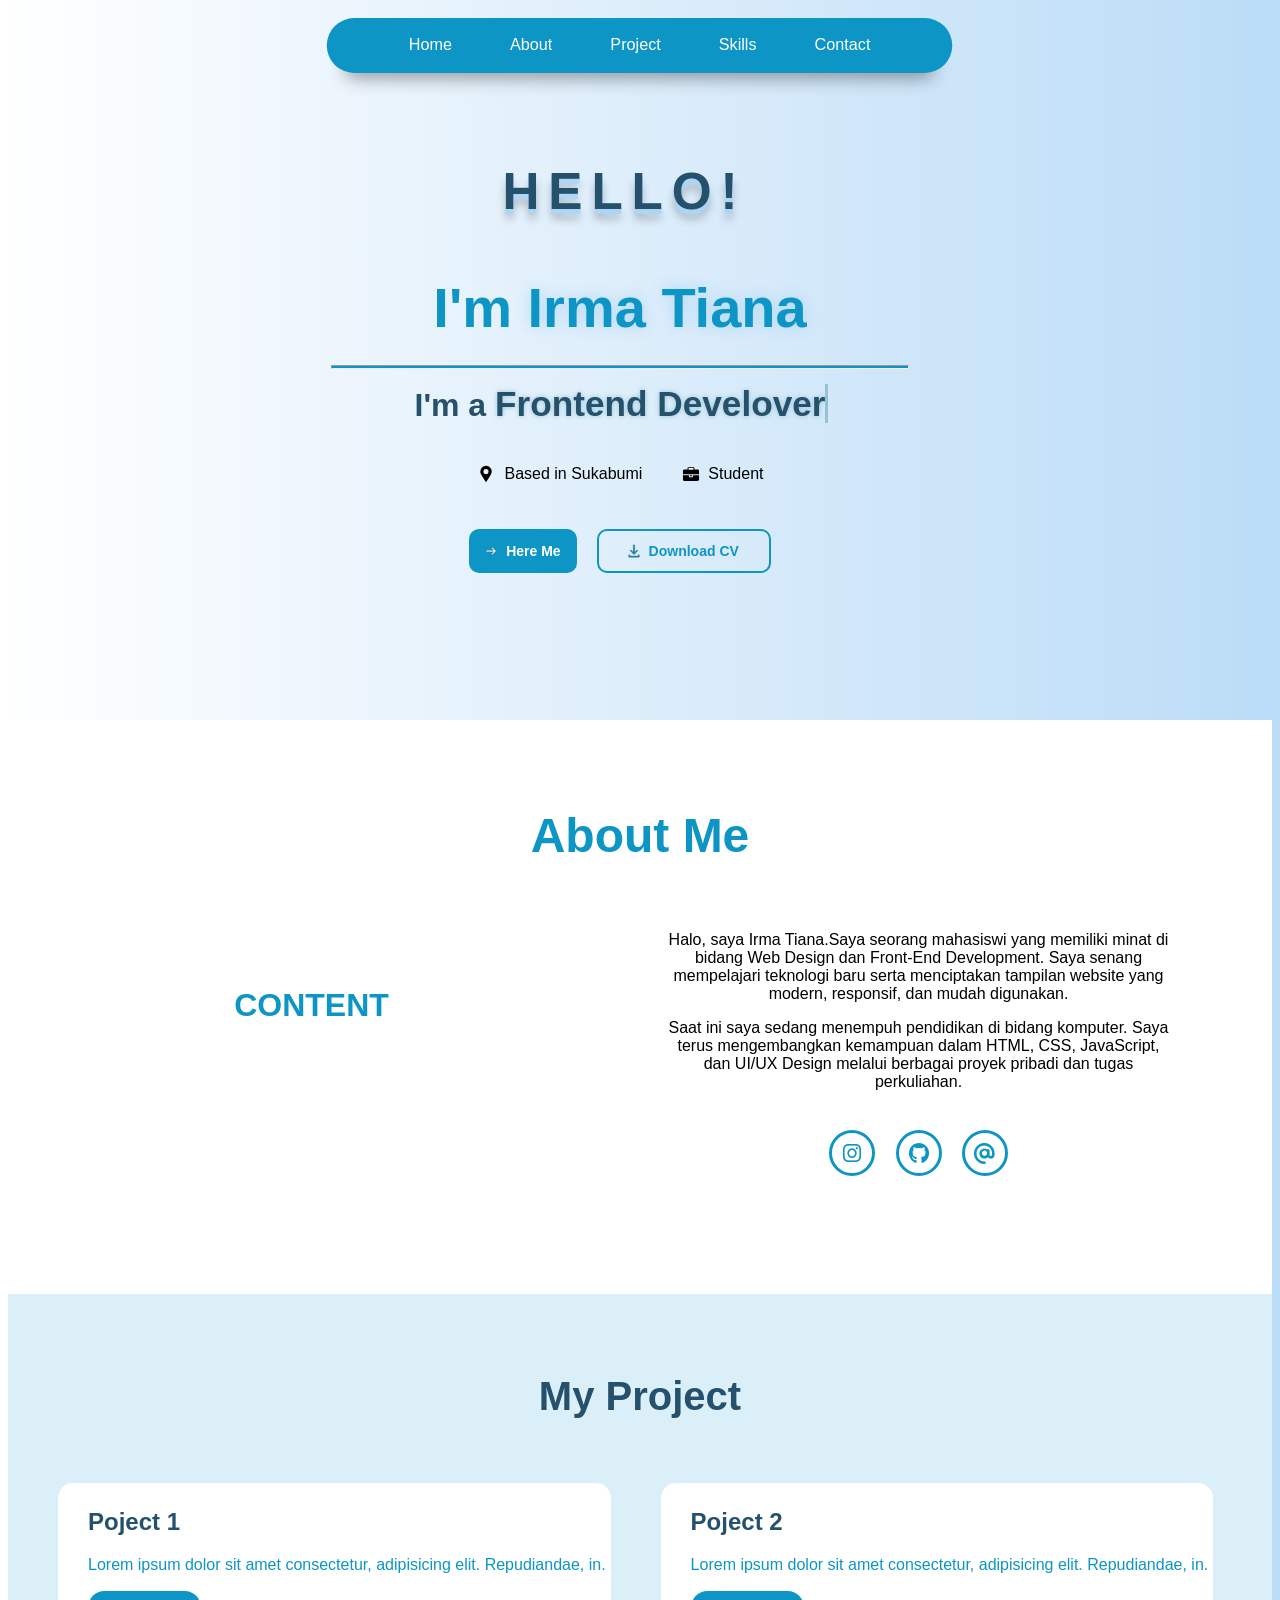
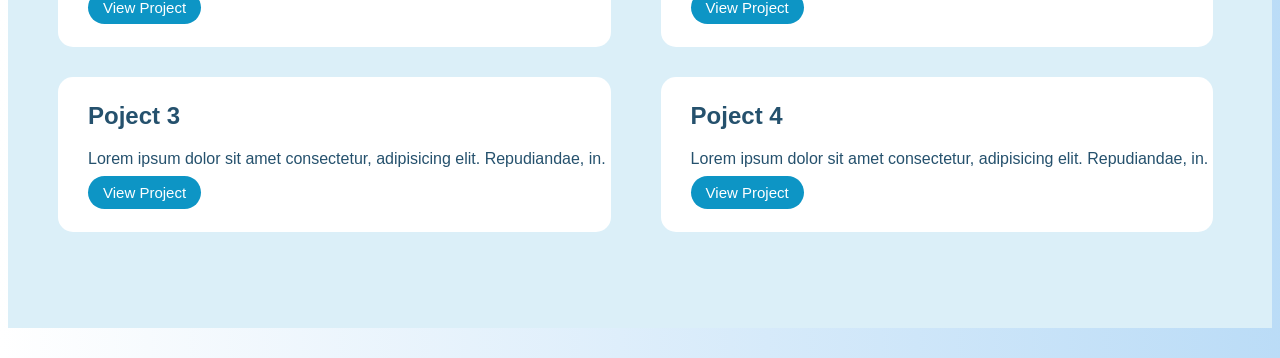
==== index.html @ cfc3dd87 "blue-color" ====
<!DOCTYPE html>
<html lang="en">
<head>
    <meta charset="UTF-8">
    <meta name="viewport" content="width=device-width, initial-scale=1.0">
    <title>Portofolio</title>
    <link rel="stylesheet" href="css/style.css">
    <link rel="stylesheet" href="css/about.css">
    <link rel="stylesheet" href="css/project.css">
    <link rel="stylesheet" href="https://cdnjs.cloudflare.com/ajax/libs/font-awesome/6.5.2/css/all.min.css">
    <meta name="viewport" content="width=device-width, initial-scale=1.0">
</head>
<body>

<div>
    <div class="navbar">
        <nav>
            <ul>
                <li><a class="nav-link active" href="index.html">Home</a></li>
                <li><a class="nav-link" href="pages/about.html">About</a></li>
                <li><a Class="nav-link" href="pages/projrct.html">Project</a></li>
                <li><a Class="nav-link" href="pages/service.html">Skills</a></li>
                <li><a Class="nav-link" href="pages/contact.html">Contact</a></li>
            </ul>
        </nav>
    </div>

    <div class="content-home">
         <div class="text">
            <h1 class="animation">
                <span>H</span>
                <span>E</span>
                <span>L</span>
                <span>L</span>
                <span>O</span>
                <span>!</span>
            </h1>
            <div class="isi">
                <h1 class="name"> I'm <span>Irma Tiana</span></h1>
                <hr style="width: 47%; color: #0D95C5; padding-top: 2px; background: #0D95C5;">
                <div class="type-animasi">I'm a <span></span></div>
             </div>
            <div class="prgf">
                <div class="text-1">
                    <img src="assets/icons/lokasi.svg" alt="lokasi" width="20px"><p>Based in Sukabumi</p>
                 </div>
                <div class="text-2">
                    <img src="assets/icons/koper.svg" alt="koper" width="18"><p>Student</p>
                </div>
            </div>
            <div class="about">
                <div class="here-me">
                    <a class="link-here" href=""><svg id="Layer_2" data-name="Layer 2" xmlns="http://www.w3.org/2000/svg" viewBox="0 0 24 24" width="20" height="20"><path d="M12.84,8.82l2.33,2.33H6.77a.6.6,0,0,0-.6.61v.48a.6.6,0,0,0,.6.61h8.4l-2.33,2.33a.75.75,0,0,0,0,1.06h0a.75.75,0,0,0,1.06,0l3.71-3.71a.75.75,0,0,0,0-1.06L13.9,7.76a.75.75,0,0,0-1.06,0h0A.75.75,0,0,0,12.84,8.82Z" stroke="#000" stroke-miterlimit="10" stroke-width="0.25" fill="#FFFFFF"/></svg><a class="nav-link" href="pages/hereme.html"><b>Here Me</b></a></a>
                 </div>
                <div class="download">
                    <a class="link-cv" href=""><svg id="Layer_2" data-name="Layer 2" xmlns="http://www.w3.org/2000/svg" viewBox="0 0 24 24" width="20"><path d="M17,16.5v1.17a.29.29,0,0,1-.28.28H7.33a.29.29,0,0,1-.28-.28V16.5H6.28a.71.71,0,0,0-.71.71v1.33a1.08,1.08,0,0,0,1.08,1.08h10.7a1.08,1.08,0,0,0,1.08-1.08V17.21a.71.71,0,0,0-.71-.71Z" stroke="#000" stroke-miterlimit="10" stroke-width="0.25" fill="#0D95C5"/><path d="M15.18,11.05l-2.33,2.33V5a.6.6,0,0,0-.61-.6h-.48a.6.6,0,0,0-.61.6v8.4L8.82,11.05a.75.75,0,0,0-1.06,0h0a.75.75,0,0,0,0,1.06l3.71,3.71a.75.75,0,0,0,1.06,0l3.71-3.71a.75.75,0,0,0,0-1.06h0A.75.75,0,0,0,15.18,11.05Z" stroke="#000" stroke-miterlimit="10" stroke-width="0.25" fill="#0D95C5" /></svg><b>Download CV</b></a>
                </div>
            </div>
            <!-- <hr> -->
        </div>
        <div class="page-foto">
            <!-- <img src="#" alt="foto" width="64%"> -->
        </div>
    </div>

    <!-- ABOUT -->
    <div class="bg-about">
      <h1 class="about-title">About Me</h1>

    <div class="about-content">
        <div class="text-left">
           <h1>CONTENT</h1>
        </div>

    <div class="text-right">
        <div class="about-isi">
            <p class="p1">Halo, saya Irma Tiana.Saya seorang mahasiswi yang memiliki minat di bidang Web Design dan Front-End Development. Saya senang mempelajari teknologi baru serta menciptakan tampilan website yang modern, responsif, dan mudah digunakan.</p>
            <p class="p2">Saat ini saya sedang menempuh pendidikan di bidang komputer. Saya terus mengembangkan kemampuan dalam HTML, CSS, JavaScript, dan UI/UX Design melalui berbagai proyek pribadi dan tugas perkuliahan.</p>
        </div>
        <div class="social-links">
            <div class="social">
                <a href="https://www.instagram.com/irmtyan/"><i class="fa-brands fa-instagram"></i></a>
                <a href="https://github.com/Irmtyan"><i class="fa-brands fa-github"></i></a>
                <a href="#"><i class="fa-solid fa-at"></i></a>
            </div>
            </div>
        </div>
    </div>

    <!-- PROJECT -->

    <div class="bg-project">
        <div>
            <h1 class="project-title">My Project</h1>

            <div class="project-card1">
                <div class="card-proj1">
                    <h2 class="h2-1">Poject 1</h2>
                    <p>Lorem ipsum dolor sit amet consectetur, adipisicing elit. Repudiandae, in.</p>
                    <a class="view-proj" href="#" >View Project</a>
                </div>
                <div class="card-proj2">
                    <h2 class="h2-2">Poject 2</h2>
                    <p>Lorem ipsum dolor sit amet consectetur, adipisicing elit. Repudiandae, in.</p>
                    <a class="view-proj" href="#" >View Project</a>
                </div>
            </div>

            <div class="project-card2">
                <div class="card-proj3">
                    <h2 class="h2-2">Poject 3</h2>
                    <p>Lorem ipsum dolor sit amet consectetur, adipisicing elit. Repudiandae, in.</p>
                    <a class="view-proj" href="#" >View Project</a>
                </div>
                <div>
                <div class="card-proj4">
                    <h2 class="h2-2">Poject 4</h2>
                    <p>Lorem ipsum dolor sit amet consectetur, adipisicing elit. Repudiandae, in.</p>
                    <a class="view-proj" href="#" >View Project</a>
                </div>
            </div>

        </div>

    </div>
</div>
</body>
</html>
---- css/style.css ----
:root {
    --body-white: #FFFFFF;
    --body-blue : #DBEFF8;
    --primary-color:#0D95C5;
    --title: #25516d;
    --text-brown: rgb(173, 213, 245);
}

body {
    background: linear-gradient(to right, rgb(255,255,255), rgb(173, 213, 245));
    /* background: var(--body-white); */
    background-size: 120% 120%;
    font-family: 'Poppins', sans-serif;
}

.navbar {
    width: 100%;
    margin-top: 15px;
    display: flex;
    align-items: center;
    justify-content: center;
}

nav {
    width: 55%;
    background: var(--primary-color);
    border-radius: 50px;
    transform: scale(0.9);
    text-align: center;
    box-shadow: 0 25px 20px -20px rgba(0, 0, 0, 0.4);
}

nav ul {
    margin: 0;
    padding: 0;
}

nav ul li {
    list-style: none;
    display: inline-block;
    padding: 10px 20px;
    margin: 10px;
    font-size: 18px;
    font-weight: 500;
    color: var(--body-white);
    cursor: pointer;
    position: relative;
    z-index: 2;
    transition: color 0.5s;
}

nav ul li::after {
    content: '';
    background: rgb(150, 195, 212);
    width: 100%;
    height: 100%;
    border-radius: 30px;
    position: absolute;
    top: 100%;
    left: 50%;
    transform: translate(-50%, -50%);
    z-index: -1;
    opacity: 0;
    transition: top 0.5s, opacity 0.5s;
}

nav ul li:hover {
    color: var(--text-brown);
}

nav ul li:hover::after {
    top: 50%;
    opacity: 1;
}

.nav-link {
    color: var(--body-white);
    text-decoration: none;

}

/* BAGIAN TEXT */

.content-home { 
    display: flex;

}

.text {
    /* border-style: solid;
    border-color: blue; */
    margin-top: 65px;
    width: 100%;
    padding-right: 40px;
    text-align: center;
}



/* Animation HALLO */

.animation span {
    position: relative;
    font-family: "Lato", sans-serif;
    display: inline-block;
    color: var(--title);
    font-size: 3.2rem;
    padding-bottom: 2rem;
    text-shadow: 0 1px 0 rgb(173, 213, 245) ,0 2px 0 rgb(173, 213, 245), 0 3px 0 rgb(173, 213, 245), 0 4px 0 rgb(173, 213, 245), 0 5px 0 rgb(173, 213, 245), 0 6px 0 transparent, 0 7px 0 transparent, 0 8px 0 transparent, 0 10px 8px rgba(0,0,0,.25);
    animation: bounce 0.4s ease infinite alternate;
}

.animation span:nth-child(2) {
    animation-delay: 0.1s;
}

.animation span:nth-child(3) {
    animation-delay: 0.2s;
}

.animation span:nth-child(4) {
    animation-delay: 0.3s;
}

.animation span:nth-child(5) {
    animation-delay: 0.4s;
}

.animation span:nth-child(6) {
    animation-delay: 0.5s;
}


@keyframes bounce {
    100% {
        text-shadow:  0 1px 0 #DBEFF8, 0 2px 0 #DBEFF8, 0 3px 0 #DBEFF8, 0 4px 0 #DBEFF8, 0 5px 0 #DBEFF8, 0 6px 0 transparent, 0 7px 0 transparent, 0 8px 0 transparent, 0 9px transparent, 0 10px 10px rgba(0, 0, 0, 0.5);
    }
     from {
        transform: translateY(0);
    }
    to {
        transform: translateY(-20px);
    }
}

.name {
    color: var(--primary-color);
    font-size: 3.5rem;
    margin-bottom: 25px;
    margin-top: 0;
}

.name span {
    color: var(--primary-color);
    text-shadow: 0 0 15px rgb(173, 213, 245);
}

/* .name {          ANIMASI WARNA!!
    color: var(--primary-color);
    font-size: 50px;
    animation: fade 2.5s ease-in-out infinite;
}

@keyframes fade {
    0%, 100% {
        opacity: 0.9;
        color: var(--text-brown);
    }
    
    50% {
        opacity: 1;
        color: var(--primary-color);
    }
} */

.isi .type-animasi {
    color: var(--title);
    font-weight: 600;
    font-size: clamp(1rem,1rem + 5vw,2rem);
    margin-top: 15px;
    margin-bottom: 20px;
}

.isi .type-animasi span {
    color: var(--title);
    font-size: 2.2rem;
    text-shadow: 0 0 5px rgb(150, 195, 212);
    position: relative;
    transition: 0.3s linear;
}

.type-animasi span::before {
    content: "Frontend Develover";
    animation: words 15s infinite;
}

.type-animasi span::after {
    content: "";
    position: absolute;
    width: calc(100% + 8px);
    height: 100%;
    border-left: 3px solid rgb(150, 195, 212);
    animation: cursor 0.6s linear infinite;
}

@keyframes cursor {
    to {
        border-left: 3px solid rgb(#b74b4b);
    }
}

@keyframes words {
    0%, 33% {
        content: 'Frontend Developer';
    }
    34%, 66% {
        content: "UI/UX";
    }
    67%, 100% {
        content: "Design Graphic";
    }
}

/* .text p {
    font-size: 13px;
} */


.prgf {
    display: flex;
    justify-content: center;
    align-items: center;
    gap: 40px;
    padding-top: 20px;
    padding-bottom: 15px;
}

.text-1 {
    display: flex;
    align-items: center; 
    gap: 8px;            
}

.text-1 p {
    margin: 0; 
}

.text-2 {
    display: flex;
    align-items: center; 
    gap: 8px; 
}

.text-2 p {
    margin: 0;
}

.about {
    display: flex;
    justify-content: center;
    align-items: center;
    gap: 20px;
    padding-top: 30px;
    padding-bottom: 35px;
    margin-bottom: 5rem;
}

.here-me {
    display: flex;
    align-items: center;      
    justify-content: center;       
    background: var(--primary-color);
    color: var(--primary-color);
    border-style: solid;
    border-radius: 10px;
    font-size: 14px;
    padding: 9px;
    padding-right: 13px;
}

.link-here {
    display: flex;
    align-items: center;      
    justify-content: center;       
    color: var(--body-white);
}

.link-here svg {
    padding-right: 5px;
    text-decoration: none;
}

.download {
    display: flex;
    align-items: center;      
    justify-content: center;
    border-style: solid;
    border: 2.5px solid var(--primary-color);
    border-radius: 10px;
    padding-right: 20px;
    padding-left: 15px;
    gap: 10px;
    
}

.link-cv {
    display: flex;
    align-items: center;
    color: var(--primary-color);
    text-decoration: none;
    font-size: 14px;
    padding: 10px;
}

.link-cv svg {
    padding-right: 5px;
}
/* 
hr {
    background-color: var(--primary-color);
    color: var(--primary-color);
    padding-top: 2px;
    margin-right: 10rem;
    margin-bottom: 6.5rem;
} */

/* .page-foto {
    width: 100%;
    margin-top: 50px;
    padding-top: 10px;
    padding-left: 70px;
} */
---- css/about.css ----
.bg-about {
    background: var(--body-white);
    color: var(--primary-color);
}

.about-title {
    font-size: 3rem;
    color: var(--primary-color);
    text-align: center;
    padding-top: 5.5rem;
}

.about-content {
    display: flex;
}

.text-left {
    /* border-style: solid;
    border-color: blue; */

    width: 65%;
    padding-top: 70px;
    text-align: center;
}


.text-right {
    /* border-style: solid;
    border-color: blue; */
    
    color: black;
    width: 65%;
    padding-right: 50px;
    margin-bottom: 5.5rem;
}

.about-isi{
    padding-top: 20px;
    padding-left: 50px;
    padding-right: 50px;
    text-align: center;
}


.social-links {
    display: flex;
    justify-content: center;
    align-items: center;
    padding-top: 20px;
}

.social i{
    display: inline-flex;
    justify-content: center;
    align-items: center;
    width:  40px;
    height: 40px;
    background: transparent;
    border: 0.2rem solid #0D95C5;
    border-radius: 50px;
    color: var(--primary-color);
    margin: 3px 8px;
    font-size: 1.3rem;
    transition: 0.2s linear;
}

.social i:hover{
    scale: 1.2;
    color: white;
    background-color: var(--primary-color);
    filter: drop-shadow(0 0 5px #0D95C5);
}
---- css/project.css ----
.bg-project{
    background: var(--body-blue);
}

.project-title {
    font-size: 2.5rem;   
    color: var(--title);
    text-align: center;
    padding-top: 5rem;
    margin-bottom: 4rem;
}

.project-card1 {
    color: var(--title);
    display: flex;
    gap: 50px;
    margin-bottom: 30px;

}

.project-card1 p {
    color: var(--primary-color);
    margin-bottom: 25px;
}

.card-proj1 {
    background: var(--body-white);
    border-style: solid white;
    border-radius:15px;
    
    margin-left: 50px;
    padding: 5px;
    padding-left: 30px;
    padding-bottom: 30px;
}

.card-proj2 {
    background: var(--body-white);
    border-style: solid white;
    border-radius:15px;

    margin-right: 50px;
    padding: 5px;
    padding-left: 30px;
    padding-bottom: 30px;

}

.project-card2 {
    color: var(--title);
    display: flex;
    gap: 50px;
    margin-bottom: 30px;
    padding-bottom: 6rem;

}

.card-proj3 {
    background: var(--body-white);
    border-style: solid white;
    border-radius:15px;
    
    margin-left: 50px;
    padding: 5px;
    padding-left: 30px;
    padding-bottom: 30px;
}

.card-proj4 {
    background: var(--body-white);
    border-style: solid white;
    border-radius:15px;

    margin-right: 50px;
    padding: 5px;
    padding-left: 30px;
    padding-bottom: 30px;
}

.view-proj {
    color: rgb(255, 255, 255);
    text-decoration: none;
    font-size: 15px;

    border-radius: 20px;
    border-color: var(--primary-color);
    background: var(--primary-color);
    padding: 8px;
    padding-left: 15px;
    padding-right: 15px;

}
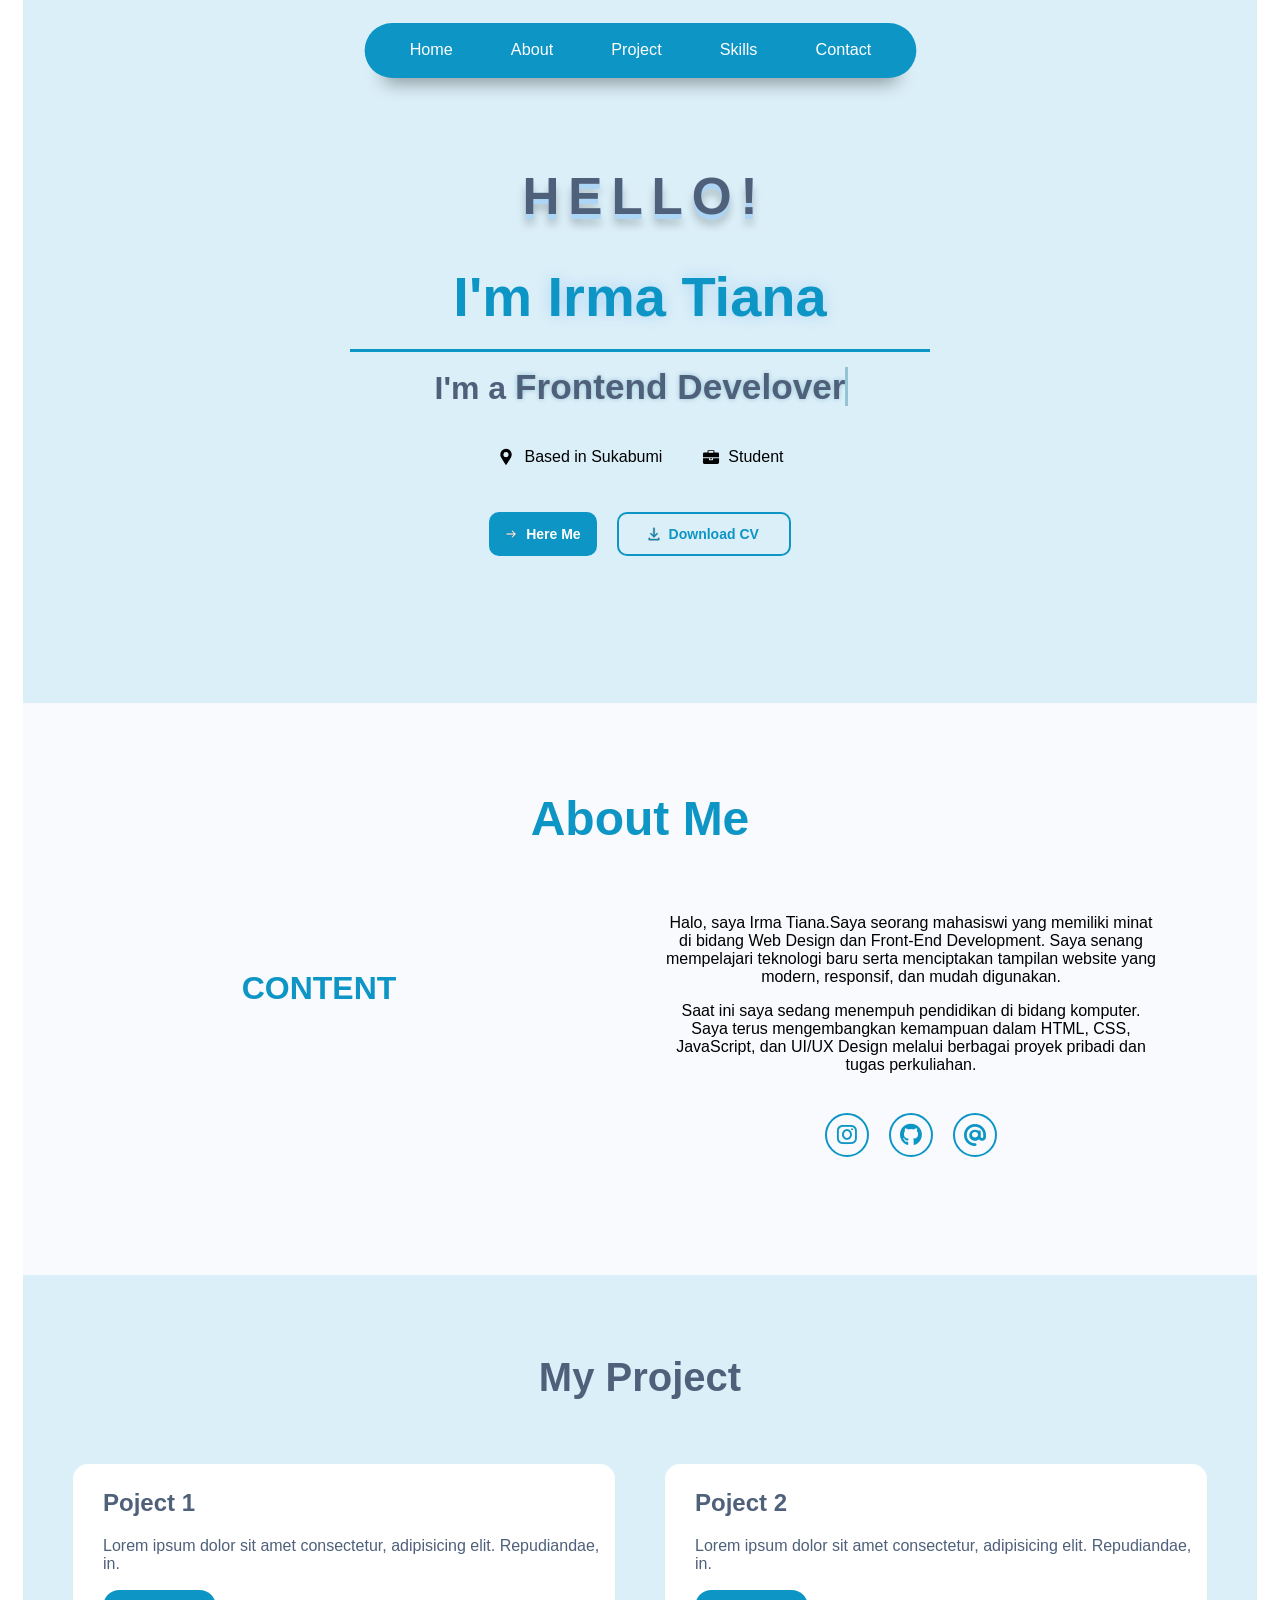
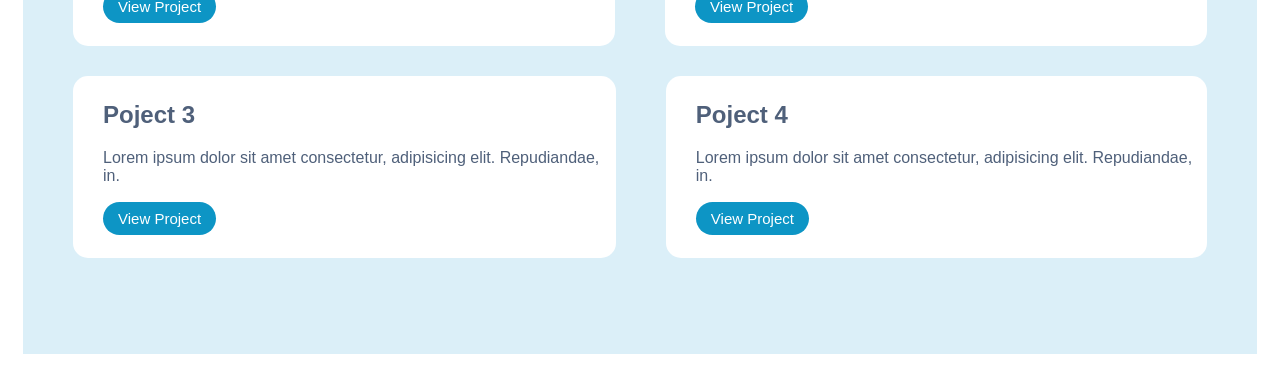
==== commit 8f791821: "color-blue" ====
--- a/index.html
+++ b/index.html
@@ -12,7 +12,7 @@
 </head>
 <body>
 
-<div>
+<div class="frame">
     <div class="navbar">
         <nav>
             <ul>
@@ -37,7 +37,7 @@
             </h1>
             <div class="isi">
                 <h1 class="name"> I'm <span>Irma Tiana</span></h1>
-                <hr style="width: 47%; color: #0D95C5; padding-top: 2px; background: #0D95C5;">
+                <hr>
                 <div class="type-animasi">I'm a <span></span></div>
              </div>
             <div class="prgf">
--- a/css/style.css
+++ b/css/style.css
@@ -2,31 +2,35 @@
     --body-white: #FFFFFF;
     --body-blue : #DBEFF8;
     --primary-color:#0D95C5;
-    --title: #25516d;
+    --title: #4F607A;
     --text-brown: rgb(173, 213, 245);
 }
 
 body {
-    background: linear-gradient(to right, rgb(255,255,255), rgb(173, 213, 245));
-    /* background: var(--body-white); */
-    background-size: 120% 120%;
+    margin: 0;
+    padding: 0 23px;
+    background: var(--body-white);
     font-family: 'Poppins', sans-serif;
+}
+
+.frame {
+    /* background: linear-gradient(to right, rgb(255,255,255), rgb(173, 213, 245)); */
+    background: var(--body-blue);
 }
 
 .navbar {
     width: 100%;
-    margin-top: 15px;
+    padding-top: 20px;
     display: flex;
     align-items: center;
     justify-content: center;
 }
 
 nav {
-    width: 55%;
+    padding: 0 20px;
     background: var(--primary-color);
     border-radius: 50px;
     transform: scale(0.9);
-    text-align: center;
     box-shadow: 0 25px 20px -20px rgba(0, 0, 0, 0.4);
 }
 
@@ -81,18 +85,18 @@
 
 /* BAGIAN TEXT */
 
-.content-home { 
-    display: flex;
-
-}
-
+.content-home{
+    display:flex;
+    justify-content:center;
+    align-items:center;
+}
 .text {
     /* border-style: solid;
     border-color: blue; */
     margin-top: 65px;
-    width: 100%;
-    padding-right: 40px;
-    text-align: center;
+    width:100%;
+    text-align:center;
+    padding:0;
 }
 
 
@@ -105,7 +109,7 @@
     display: inline-block;
     color: var(--title);
     font-size: 3.2rem;
-    padding-bottom: 2rem;
+    padding-bottom: 1rem;
     text-shadow: 0 1px 0 rgb(173, 213, 245) ,0 2px 0 rgb(173, 213, 245), 0 3px 0 rgb(173, 213, 245), 0 4px 0 rgb(173, 213, 245), 0 5px 0 rgb(173, 213, 245), 0 6px 0 transparent, 0 7px 0 transparent, 0 8px 0 transparent, 0 10px 8px rgba(0,0,0,.25);
     animation: bounce 0.4s ease infinite alternate;
 }
@@ -146,13 +150,21 @@
 .name {
     color: var(--primary-color);
     font-size: 3.5rem;
-    margin-bottom: 25px;
+    margin-bottom: 20px;
     margin-top: 0;
 }
 
 .name span {
     color: var(--primary-color);
     text-shadow: 0 0 15px rgb(173, 213, 245);
+}
+
+.isi hr{
+    width: 47%;
+    margin: 15px auto;
+    height: 3px;
+    border: none;
+    background: #0D95C5;
 }
 
 /* .name {          ANIMASI WARNA!!
--- a/css/about.css
+++ b/css/about.css
@@ -1,5 +1,5 @@
 .bg-about {
-    background: var(--body-white);
+    background: #F8FAFD;
     color: var(--primary-color);
 }
 
@@ -56,19 +56,20 @@
     width:  40px;
     height: 40px;
     background: transparent;
-    border: 0.2rem solid #0D95C5;
+    border: 2.6px solid #0D95C5;
     border-radius: 50px;
     color: var(--primary-color);
     margin: 3px 8px;
-    font-size: 1.3rem;
+    font-size: 1.4rem;
     transition: 0.2s linear;
 }
 
 .social i:hover{
-    scale: 1.2;
+    scale: 1.1;
     color: white;
     background-color: var(--primary-color);
     filter: drop-shadow(0 0 5px #0D95C5);
 }
 
 
+
--- a/css/project.css
+++ b/css/project.css
@@ -19,7 +19,6 @@
 }
 
 .project-card1 p {
-    color: var(--primary-color);
     margin-bottom: 25px;
 }
 
@@ -52,6 +51,11 @@
     gap: 50px;
     margin-bottom: 30px;
     padding-bottom: 6rem;
+
+}
+
+.project-card2 p {
+    margin-bottom: 25px;
 
 }
 
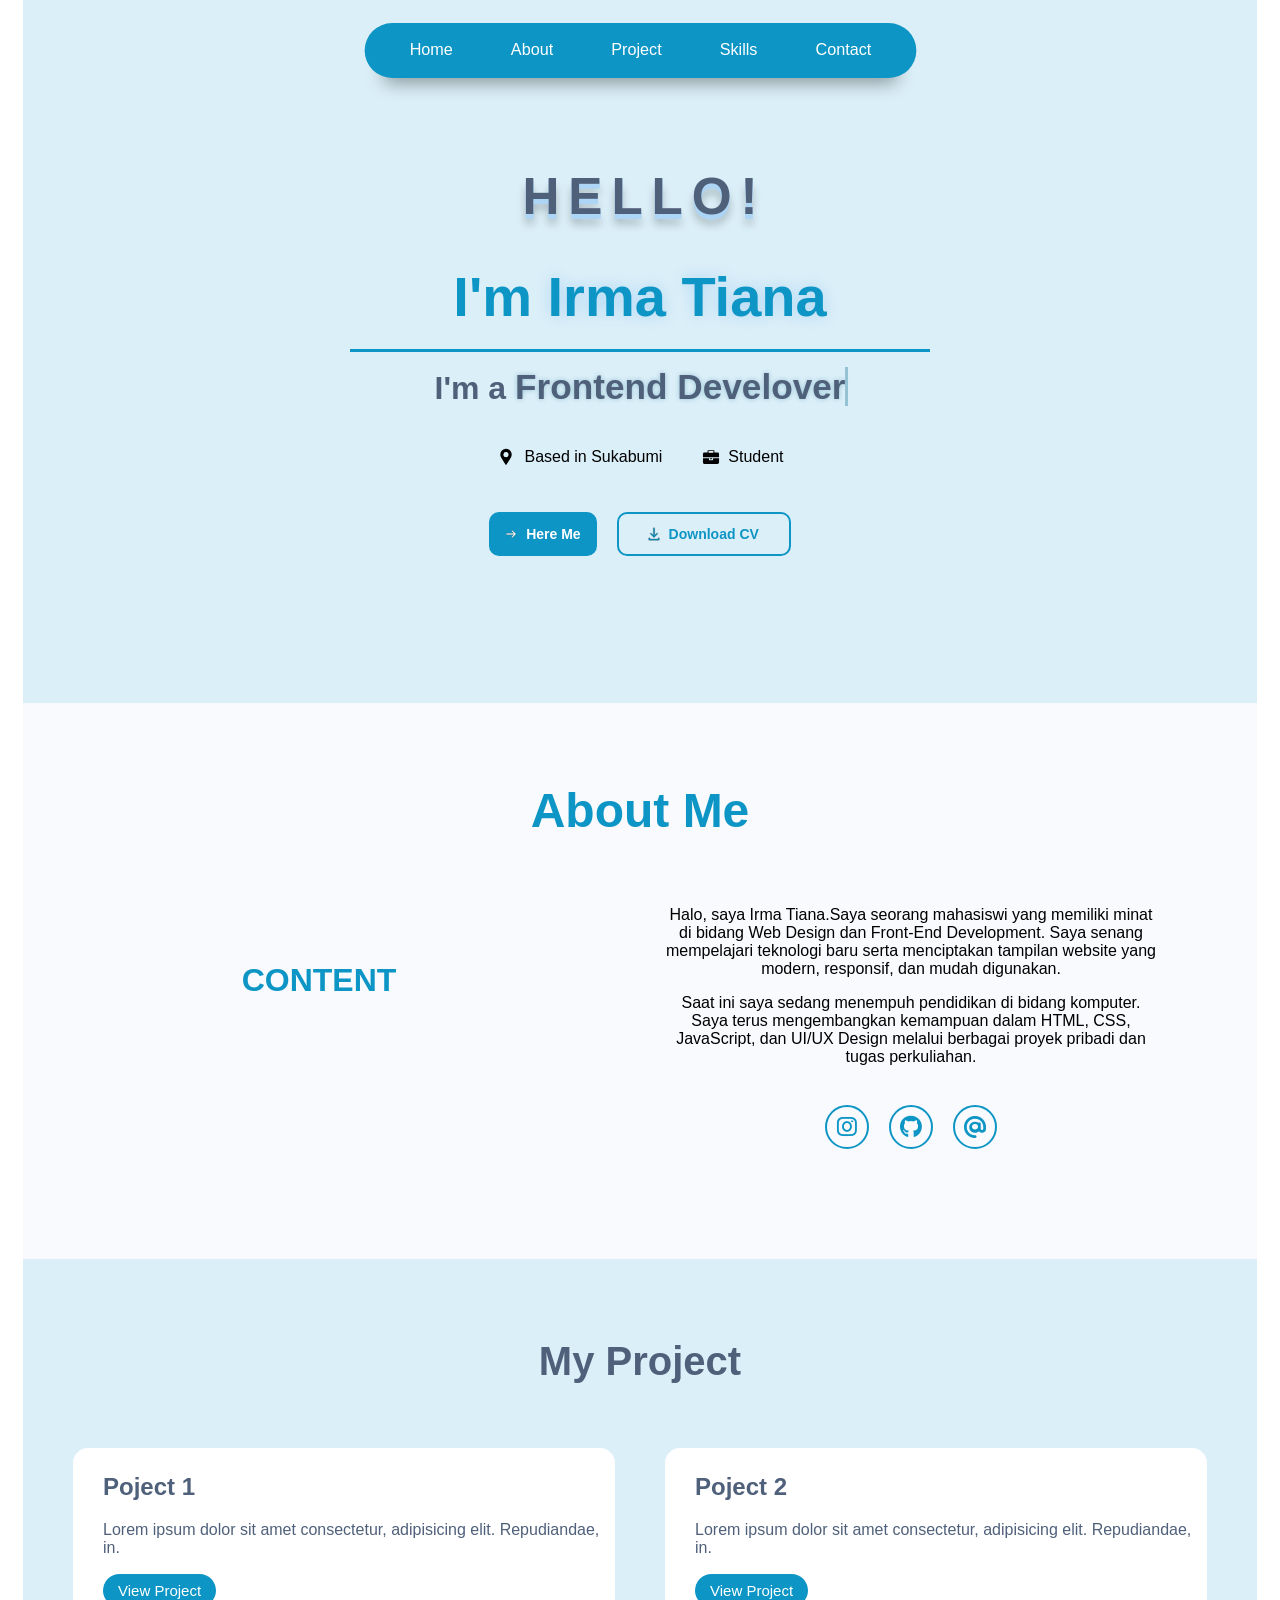
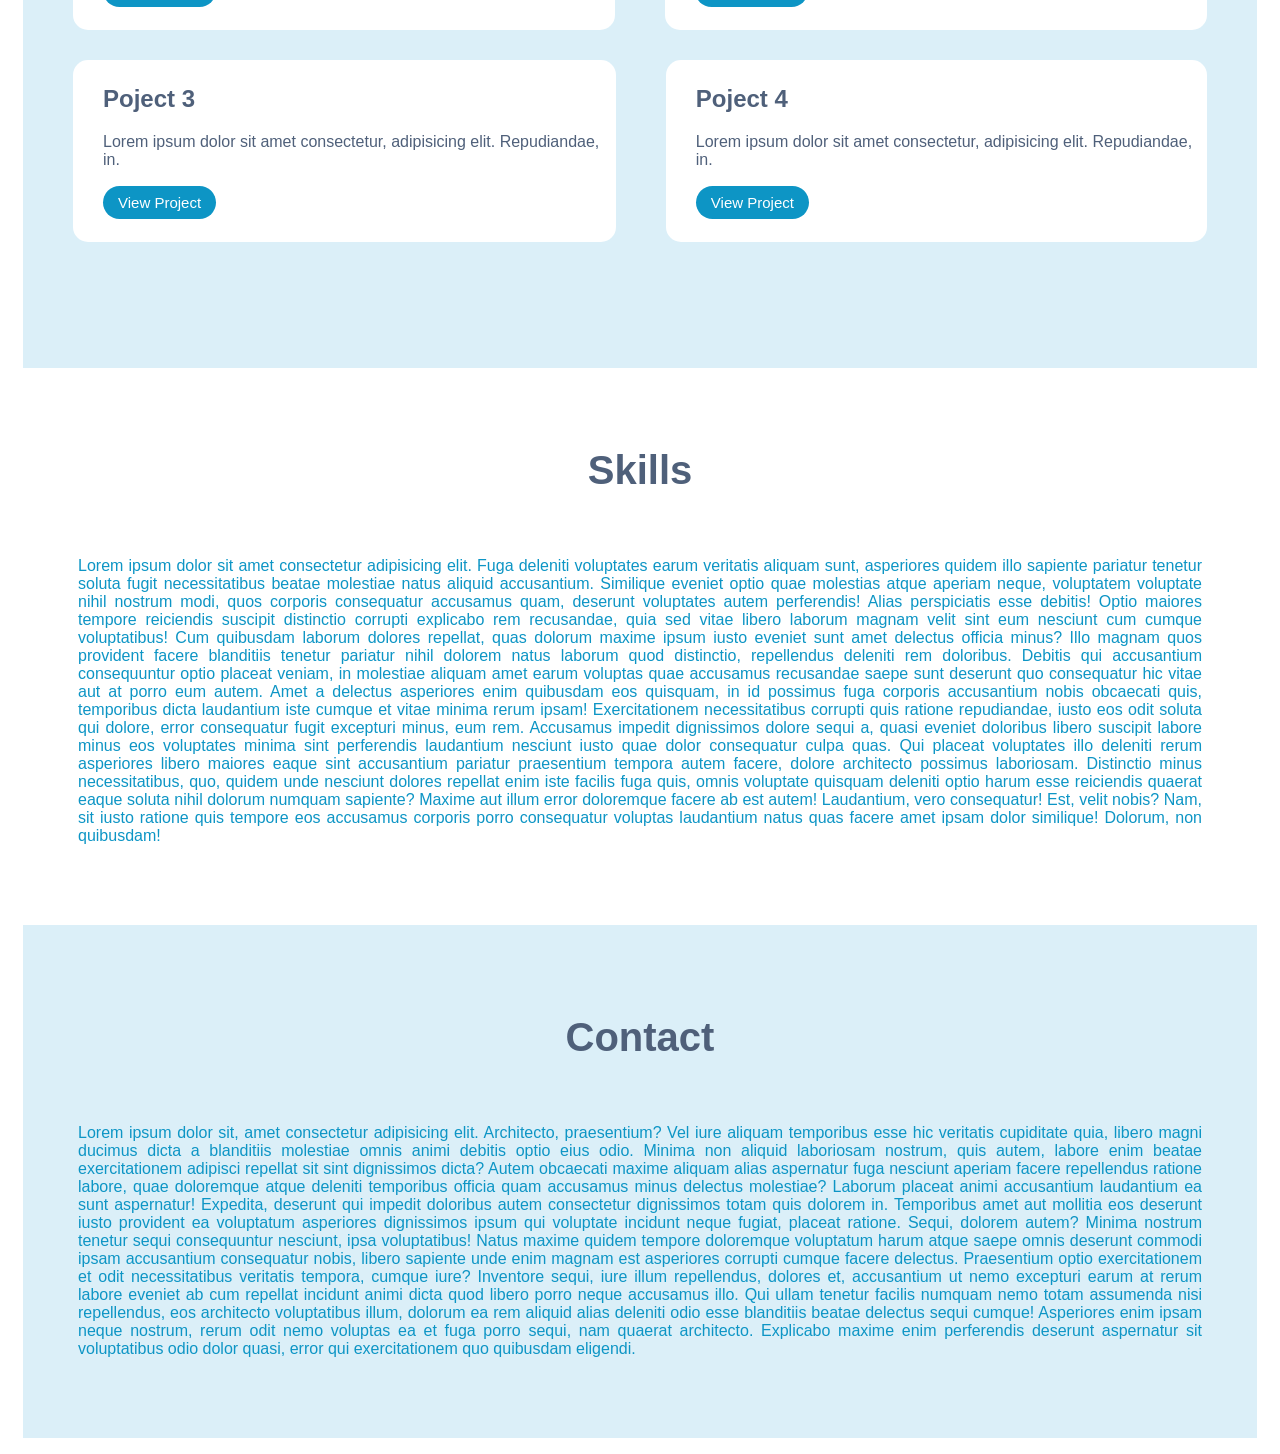
==== commit 77291ad6: "blue-color" ====
--- a/index.html
+++ b/index.html
@@ -7,6 +7,8 @@
     <link rel="stylesheet" href="css/style.css">
     <link rel="stylesheet" href="css/about.css">
     <link rel="stylesheet" href="css/project.css">
+    <link rel="stylesheet" href="css/skills.css">
+    <link rel="stylesheet" href="css/contact.css">
     <link rel="stylesheet" href="https://cdnjs.cloudflare.com/ajax/libs/font-awesome/6.5.2/css/all.min.css">
     <meta name="viewport" content="width=device-width, initial-scale=1.0">
 </head>
@@ -123,6 +125,23 @@
         </div>
 
     </div>
+    
+    <!-- skills -->
+    
+    <div class="bg-skills">
+        <h1 class="skills-title">Skills</h1>
+        <p class="p">Lorem ipsum dolor sit amet consectetur adipisicing elit. Fuga deleniti voluptates earum veritatis aliquam sunt, asperiores quidem illo sapiente pariatur tenetur soluta fugit necessitatibus beatae molestiae natus aliquid accusantium. Similique eveniet optio quae molestias atque aperiam neque, voluptatem voluptate nihil nostrum modi, quos corporis consequatur accusamus quam, deserunt voluptates autem perferendis! Alias perspiciatis esse debitis! Optio maiores tempore reiciendis suscipit distinctio corrupti explicabo rem recusandae, quia sed vitae libero laborum magnam velit sint eum nesciunt cum cumque voluptatibus! Cum quibusdam laborum dolores repellat, quas dolorum maxime ipsum iusto eveniet sunt amet delectus officia minus? Illo magnam quos provident facere blanditiis tenetur pariatur nihil dolorem natus laborum quod distinctio, repellendus deleniti rem doloribus. Debitis qui accusantium consequuntur optio placeat veniam, in molestiae aliquam amet earum voluptas quae accusamus recusandae saepe sunt deserunt quo consequatur hic vitae aut at porro eum autem. Amet a delectus asperiores enim quibusdam eos quisquam, in id possimus fuga corporis accusantium nobis obcaecati quis, temporibus dicta laudantium iste cumque et vitae minima rerum ipsam! Exercitationem necessitatibus corrupti quis ratione repudiandae, iusto eos odit soluta qui dolore, error consequatur fugit excepturi minus, eum rem. Accusamus impedit dignissimos dolore sequi a, quasi eveniet doloribus libero suscipit labore minus eos voluptates minima sint perferendis laudantium nesciunt iusto quae dolor consequatur culpa quas. Qui placeat voluptates illo deleniti rerum asperiores libero maiores eaque sint accusantium pariatur praesentium tempora autem facere, dolore architecto possimus laboriosam. Distinctio minus necessitatibus, quo, quidem unde nesciunt dolores repellat enim iste facilis fuga quis, omnis voluptate quisquam deleniti optio harum esse reiciendis quaerat eaque soluta nihil dolorum numquam sapiente? Maxime aut illum error doloremque facere ab est autem! Laudantium, vero consequatur! Est, velit nobis? Nam, sit iusto ratione quis tempore eos accusamus corporis porro consequatur voluptas laudantium natus quas facere amet ipsam dolor similique! Dolorum, non quibusdam!</p>
+    </div>
+
+    <!-- contact -->
+
+    <div class="bg-contact">
+        <div>
+        <h1 class="contact-title">Contact</h1>
+            <p class="pC">Lorem ipsum dolor sit, amet consectetur adipisicing elit. Architecto, praesentium? Vel iure aliquam temporibus esse hic veritatis cupiditate quia, libero magni ducimus dicta a blanditiis molestiae omnis animi debitis optio eius odio. Minima non aliquid laboriosam nostrum, quis autem, labore enim beatae exercitationem adipisci repellat sit sint dignissimos dicta? Autem obcaecati maxime aliquam alias aspernatur fuga nesciunt aperiam facere repellendus ratione labore, quae doloremque atque deleniti temporibus officia quam accusamus minus delectus molestiae? Laborum placeat animi accusantium laudantium ea sunt aspernatur! Expedita, deserunt qui impedit doloribus autem consectetur dignissimos totam quis dolorem in. Temporibus amet aut mollitia eos deserunt iusto provident ea voluptatum asperiores dignissimos ipsum qui voluptate incidunt neque fugiat, placeat ratione. Sequi, dolorem autem? Minima nostrum tenetur sequi consequuntur nesciunt, ipsa voluptatibus! Natus maxime quidem tempore doloremque voluptatum harum atque saepe omnis deserunt commodi ipsam accusantium consequatur nobis, libero sapiente unde enim magnam est asperiores corrupti cumque facere delectus. Praesentium optio exercitationem et odit necessitatibus veritatis tempora, cumque iure? Inventore sequi, iure illum repellendus, dolores et, accusantium ut nemo excepturi earum at rerum labore eveniet ab cum repellat incidunt animi dicta quod libero porro neque accusamus illo. Qui ullam tenetur facilis numquam nemo totam assumenda nisi repellendus, eos architecto voluptatibus illum, dolorum ea rem aliquid alias deleniti odio esse blanditiis beatae delectus sequi cumque! Asperiores enim ipsam neque nostrum, rerum odit nemo voluptas ea et fuga porro sequi, nam quaerat architecto. Explicabo maxime enim perferendis deserunt aspernatur sit voluptatibus odio dolor quasi, error qui exercitationem quo quibusdam eligendi.</p>
+        </div>
+    </div>
+    
 </div>
 </body>
 </html>
--- a/css/about.css
+++ b/css/about.css
@@ -7,7 +7,7 @@
     font-size: 3rem;
     color: var(--primary-color);
     text-align: center;
-    padding-top: 5.5rem;
+    padding-top: 5rem;
 }
 
 .about-content {
@@ -31,7 +31,7 @@
     color: black;
     width: 65%;
     padding-right: 50px;
-    margin-bottom: 5.5rem;
+    margin-bottom: 5rem;
 }
 
 .about-isi{
--- a/css/skills.css
+++ b/css/skills.css
@@ -0,0 +1,19 @@
+.bg-skills{
+    background: var(--body-white);
+}
+
+.skills-title {
+    font-size: 2.5rem;   
+    color: var(--title);
+    text-align: center;
+    padding-top: 5rem;
+    margin-bottom: 4rem;
+}
+
+.p {
+    padding: 0 55px;
+    justify-content: baseline;
+    text-align: justify;
+    padding-bottom: 5rem;
+}
+
--- a/css/contact.css
+++ b/css/contact.css
@@ -0,0 +1,18 @@
+.bg-contact{
+    background: var(--body-blue);
+}
+
+.contact-title {
+    font-size: 2.5rem;   
+    color: var(--title);
+    text-align: center;
+    padding-top: 4rem;
+    margin-bottom: 4rem;
+}
+
+.pC {
+    padding: 0 55px;
+    justify-content: baseline;
+    text-align: justify;
+    padding-bottom: 5rem;
+}
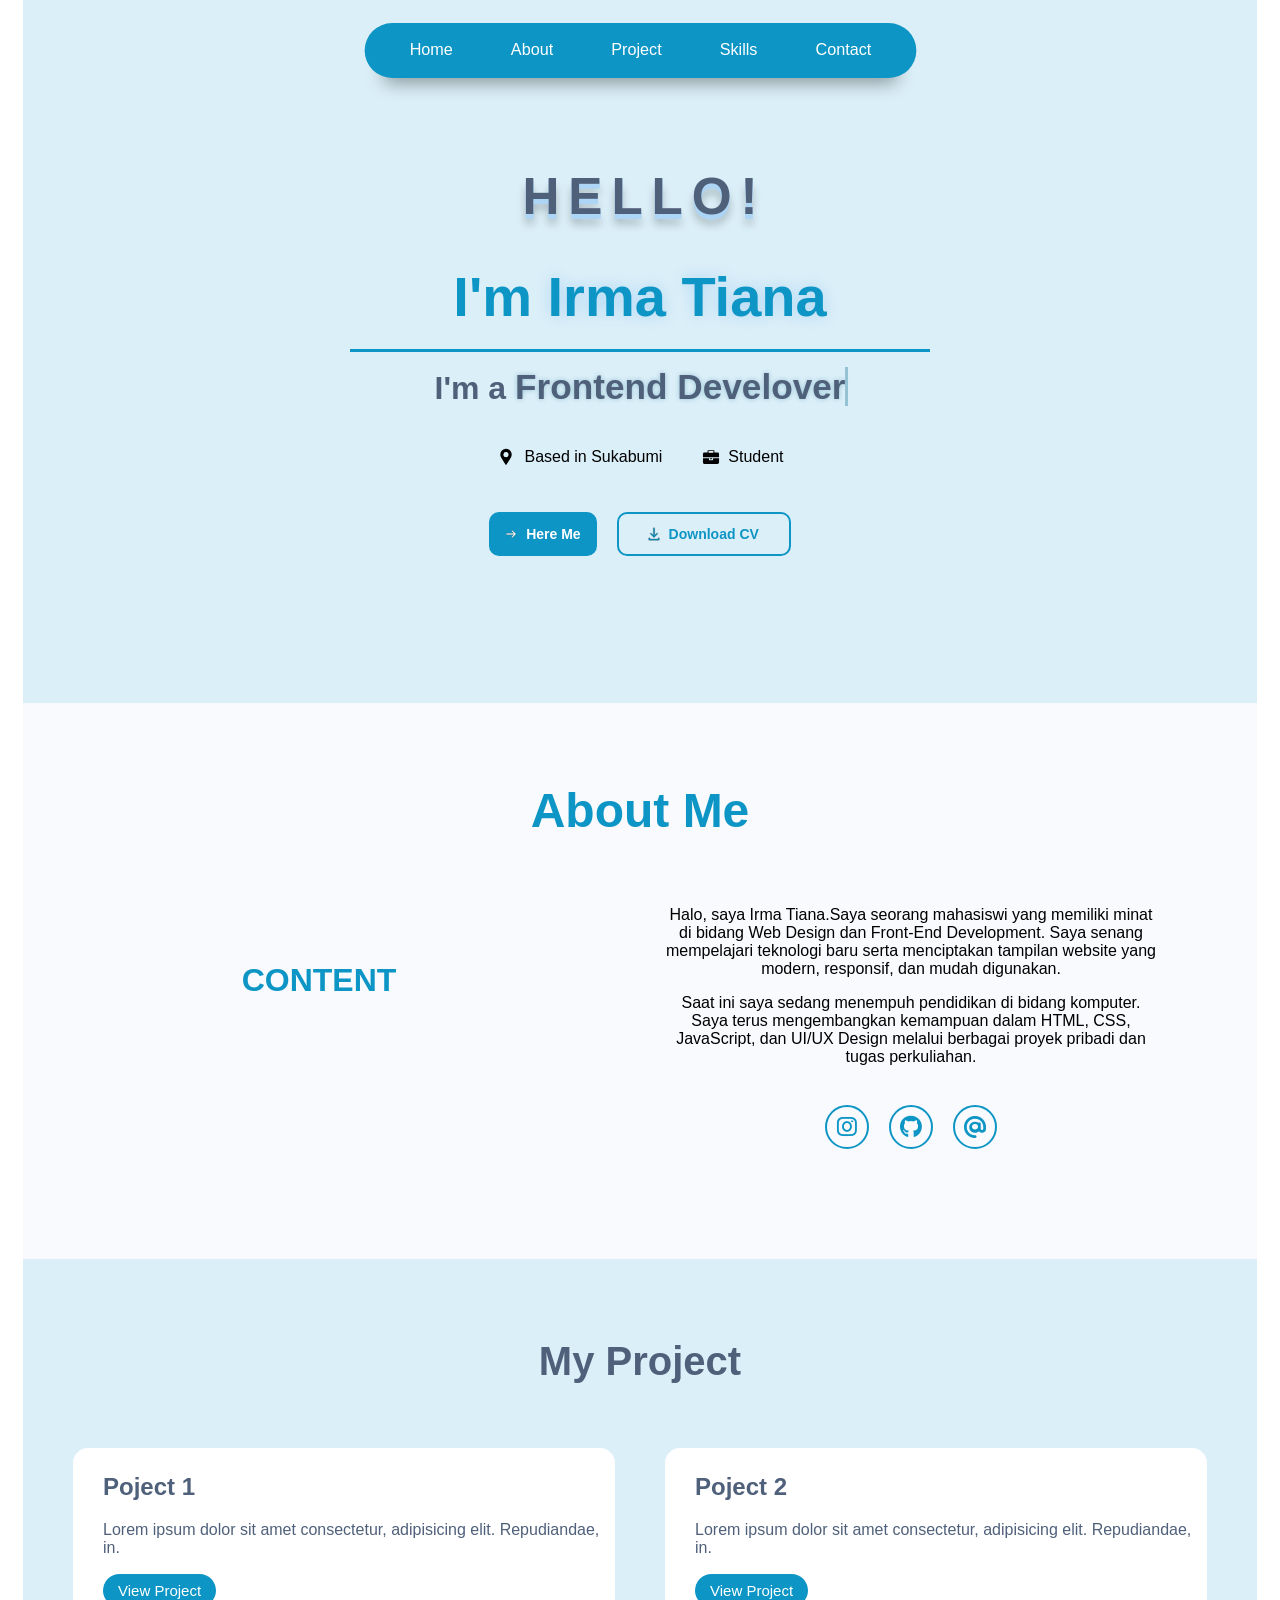
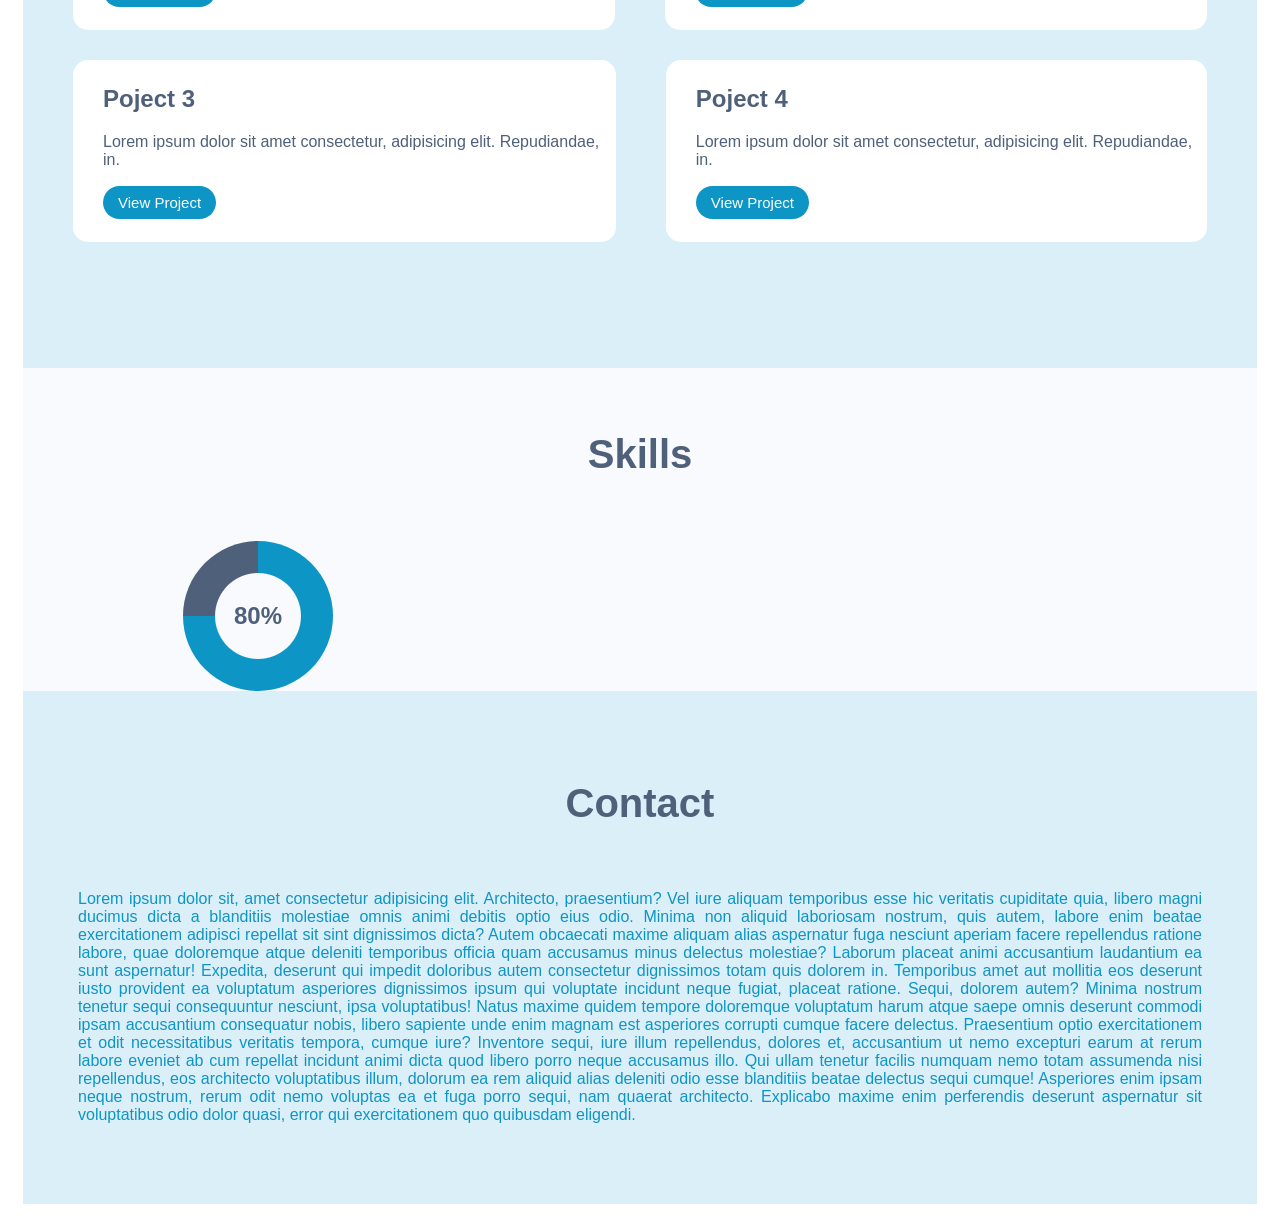
==== commit 0070b2f2: "commit" ====
--- a/index.html
+++ b/index.html
@@ -129,10 +129,16 @@
     <!-- skills -->
     
     <div class="bg-skills">
-        <h1 class="skills-title">Skills</h1>
-        <p class="p">Lorem ipsum dolor sit amet consectetur adipisicing elit. Fuga deleniti voluptates earum veritatis aliquam sunt, asperiores quidem illo sapiente pariatur tenetur soluta fugit necessitatibus beatae molestiae natus aliquid accusantium. Similique eveniet optio quae molestias atque aperiam neque, voluptatem voluptate nihil nostrum modi, quos corporis consequatur accusamus quam, deserunt voluptates autem perferendis! Alias perspiciatis esse debitis! Optio maiores tempore reiciendis suscipit distinctio corrupti explicabo rem recusandae, quia sed vitae libero laborum magnam velit sint eum nesciunt cum cumque voluptatibus! Cum quibusdam laborum dolores repellat, quas dolorum maxime ipsum iusto eveniet sunt amet delectus officia minus? Illo magnam quos provident facere blanditiis tenetur pariatur nihil dolorem natus laborum quod distinctio, repellendus deleniti rem doloribus. Debitis qui accusantium consequuntur optio placeat veniam, in molestiae aliquam amet earum voluptas quae accusamus recusandae saepe sunt deserunt quo consequatur hic vitae aut at porro eum autem. Amet a delectus asperiores enim quibusdam eos quisquam, in id possimus fuga corporis accusantium nobis obcaecati quis, temporibus dicta laudantium iste cumque et vitae minima rerum ipsam! Exercitationem necessitatibus corrupti quis ratione repudiandae, iusto eos odit soluta qui dolore, error consequatur fugit excepturi minus, eum rem. Accusamus impedit dignissimos dolore sequi a, quasi eveniet doloribus libero suscipit labore minus eos voluptates minima sint perferendis laudantium nesciunt iusto quae dolor consequatur culpa quas. Qui placeat voluptates illo deleniti rerum asperiores libero maiores eaque sint accusantium pariatur praesentium tempora autem facere, dolore architecto possimus laboriosam. Distinctio minus necessitatibus, quo, quidem unde nesciunt dolores repellat enim iste facilis fuga quis, omnis voluptate quisquam deleniti optio harum esse reiciendis quaerat eaque soluta nihil dolorum numquam sapiente? Maxime aut illum error doloremque facere ab est autem! Laudantium, vero consequatur! Est, velit nobis? Nam, sit iusto ratione quis tempore eos accusamus corporis porro consequatur voluptas laudantium natus quas facere amet ipsam dolor similique! Dolorum, non quibusdam!</p>
+        <div>
+            <h1 class="skills-title">Skills</h1>
+        </div>
+        <div class="card-skill">
+            <div class="skill-1">
+                <span>80%</span>
+            </div>
+        </div>
     </div>
-
+    
     <!-- contact -->
 
     <div class="bg-contact">
--- a/css/style.css
+++ b/css/style.css
@@ -1,6 +1,7 @@
 :root {
     --body-white: #FFFFFF;
     --body-blue : #DBEFF8;
+    --bg-bone : #F8FAFD;
     --primary-color:#0D95C5;
     --title: #4F607A;
     --text-brown: rgb(173, 213, 245);
--- a/css/about.css
+++ b/css/about.css
@@ -1,5 +1,5 @@
 .bg-about {
-    background: #F8FAFD;
+    background: var(--bg-bone);
     color: var(--primary-color);
 }
 
--- a/css/skills.css
+++ b/css/skills.css
@@ -1,19 +1,40 @@
 .bg-skills{
-    background: var(--body-white);
+    background: var(--bg-bone);
 }
 
 .skills-title {
     font-size: 2.5rem;   
     color: var(--title);
     text-align: center;
-    padding-top: 5rem;
+    padding-top: 4rem;
     margin-bottom: 4rem;
 }
 
-.p {
-    padding: 0 55px;
-    justify-content: baseline;
-    text-align: justify;
-    padding-bottom: 5rem;
+.card-skill {
+    width: 150px;
+    height: 150px;
+    border-radius: 50%;
+
+    background:
+        radial-gradient(
+            circle,
+            #F8FAFD 40%,
+            transparent 41%
+        ),
+        conic-gradient(
+            #0D95C5 0 75%,
+            #4F607A 75% 100%
+            );
+
+    margin-left: 10rem;
+    
+    display: flex;
+    align-items: center;
+    justify-content: center;
 }
 
+.card-skill span {
+    color: var(--title);
+    font-size: 24px;
+    font-weight: bold;
+}
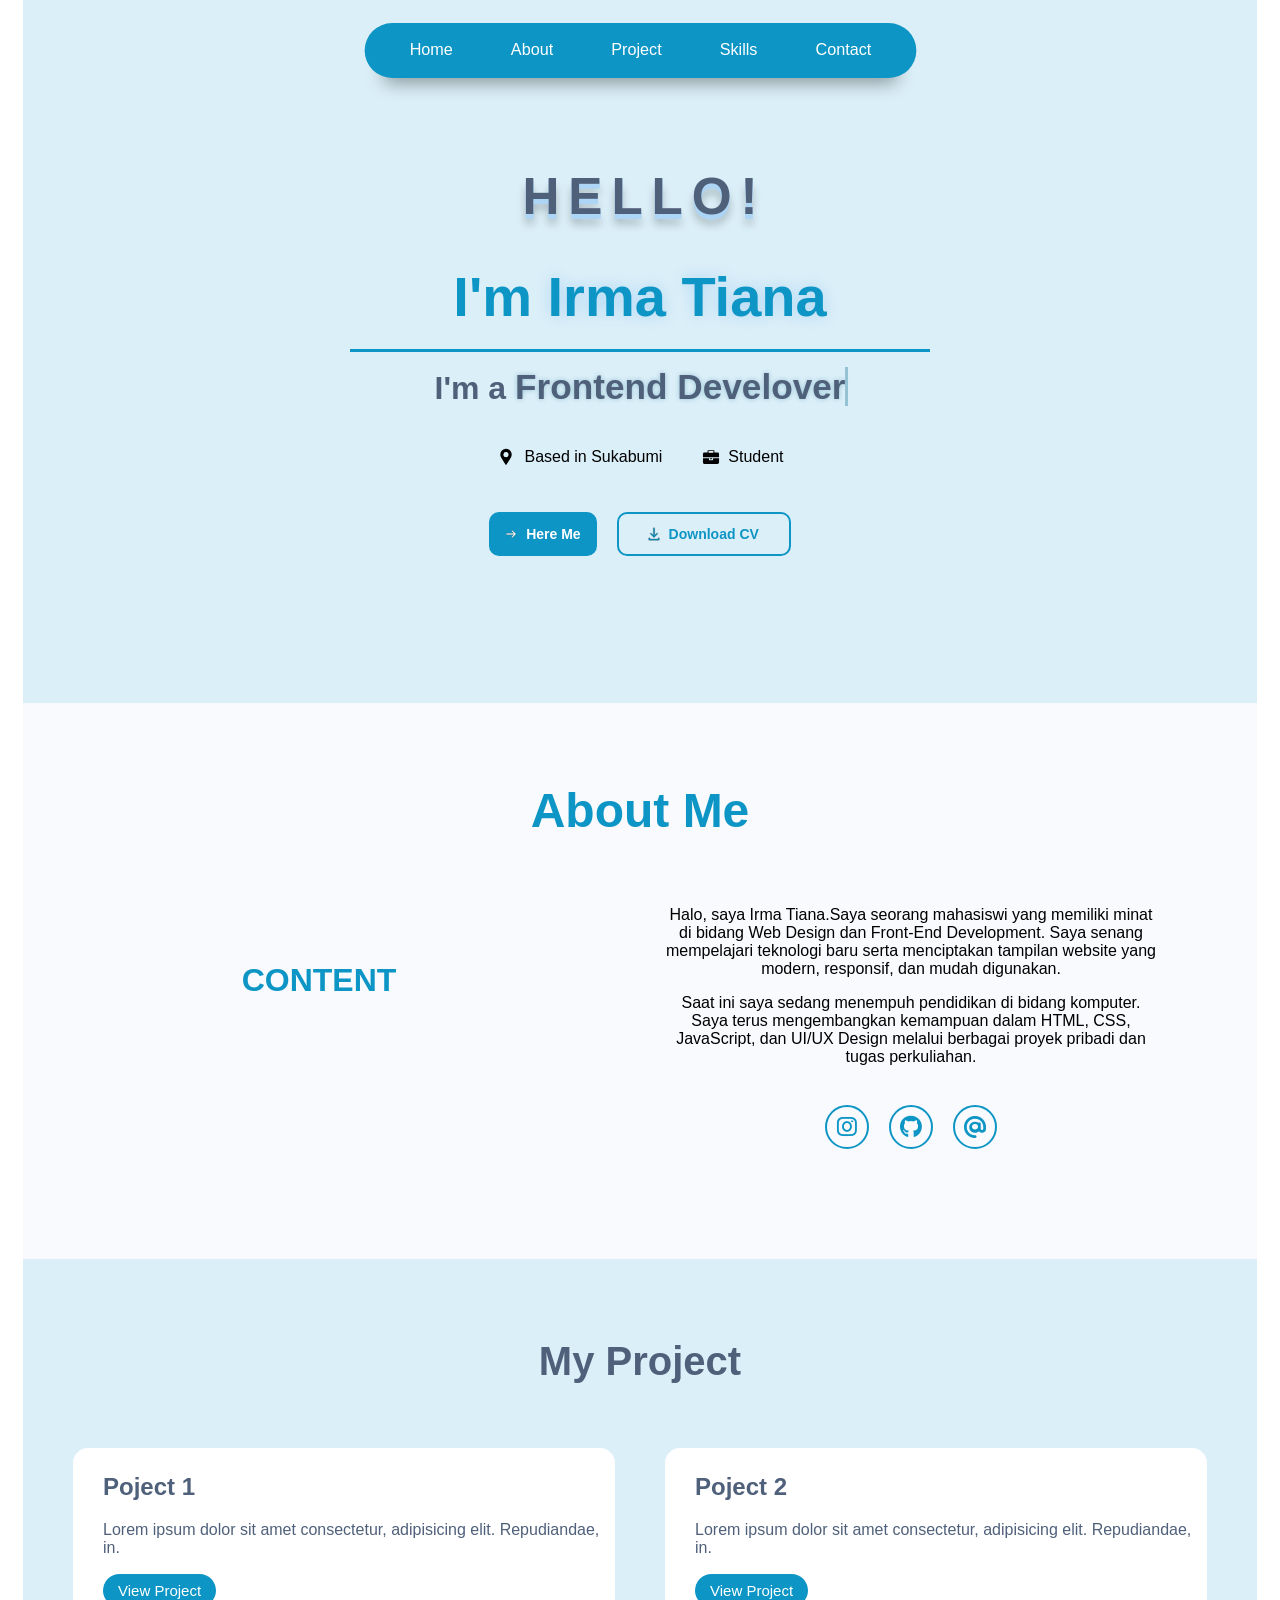
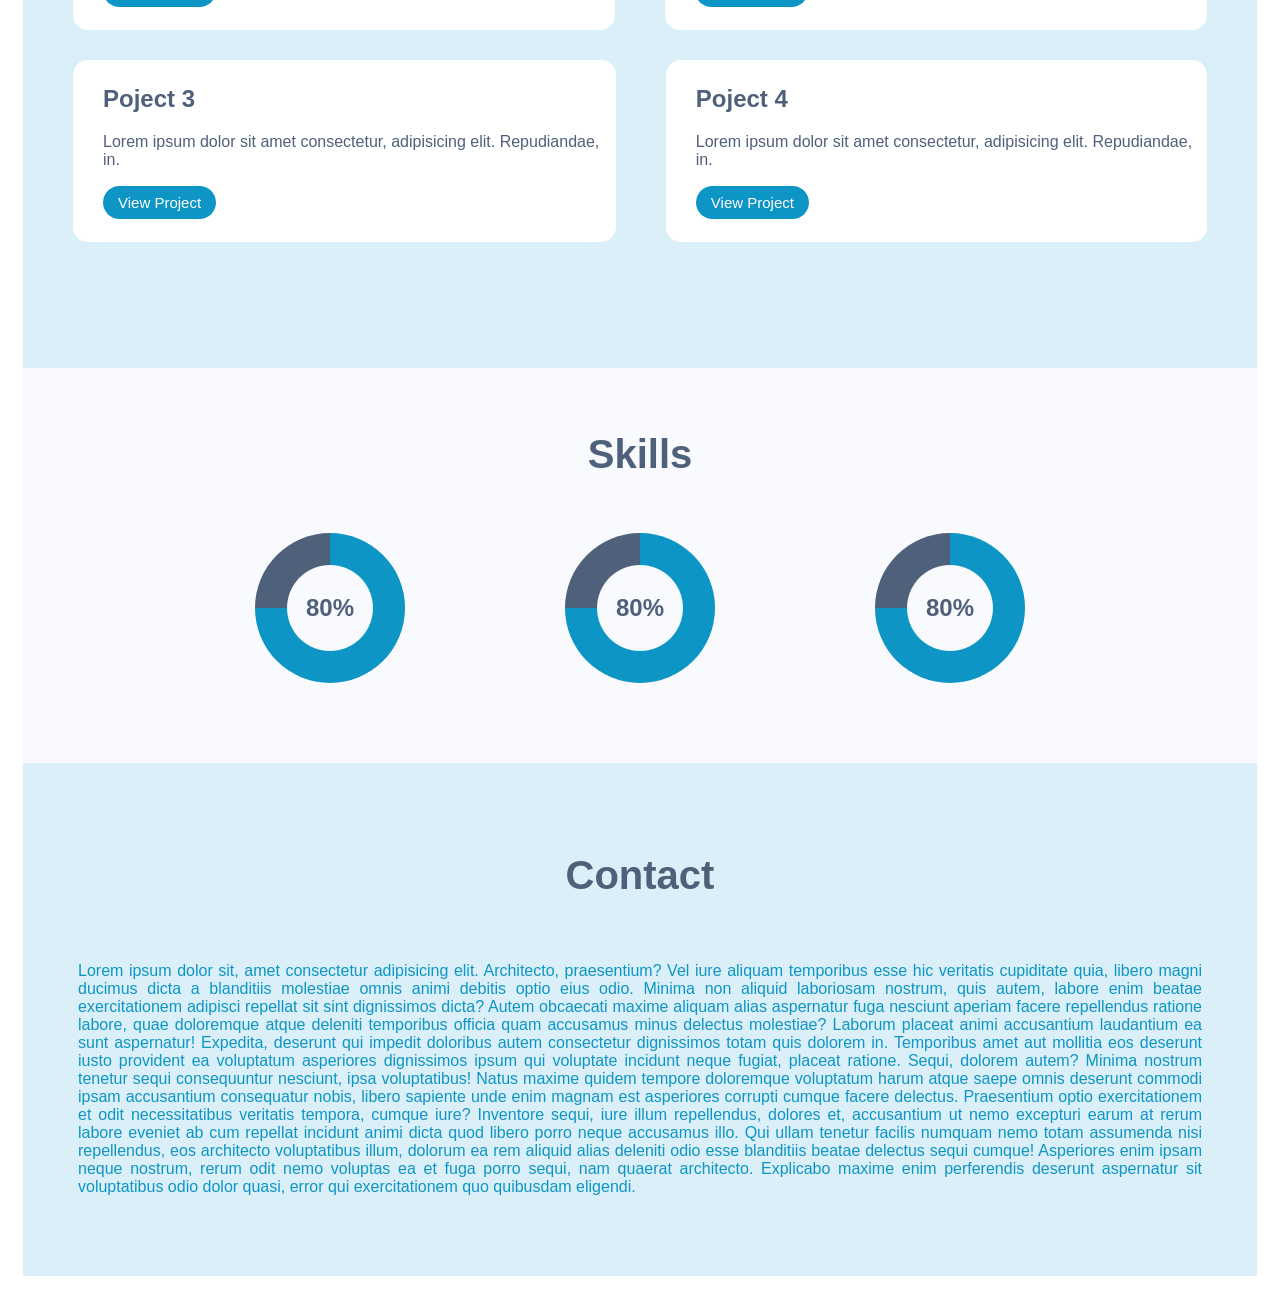
==== commit f4a2081d: "commit" ====
--- a/index.html
+++ b/index.html
@@ -132,8 +132,13 @@
         <div>
             <h1 class="skills-title">Skills</h1>
         </div>
+        
         <div class="card-skill">
             <div class="skill-1">
+                <span>80%</span>
+            </div><div class="skill-2">
+                <span>80%</span>
+            </div><div class="skill-3">
                 <span>80%</span>
             </div>
         </div>
--- a/css/skills.css
+++ b/css/skills.css
@@ -1,5 +1,6 @@
 .bg-skills{
     background: var(--bg-bone);
+    padding-bottom: 5rem;
 }
 
 .skills-title {
@@ -7,10 +8,43 @@
     color: var(--title);
     text-align: center;
     padding-top: 4rem;
-    margin-bottom: 4rem;
+    margin-bottom: 3.5rem;
 }
 
 .card-skill {
+    display: flex;
+    align-items: center;
+    justify-content: center;   
+}
+
+.skill-1 {
+    width: 150px;
+    height: 150px;
+    border-radius: 50%;
+
+    background:
+        radial-gradient(
+            circle,
+            #F8FAFD 40%,
+            transparent 41%
+        ),
+        conic-gradient(
+            #0D95C5 0 75%,
+            #4F607A 75% 100%
+            );
+    
+    display: flex;
+    align-items: center;
+    justify-content: center;
+}
+
+.card-skill span {
+    color: var(--title);
+    font-size: 24px;
+    font-weight: bold;
+}
+
+.skill-2 {
     width: 150px;
     height: 150px;
     border-radius: 50%;
@@ -33,8 +67,25 @@
     justify-content: center;
 }
 
-.card-skill span {
-    color: var(--title);
-    font-size: 24px;
-    font-weight: bold;
-}
+.skill-3 {
+    width: 150px;
+    height: 150px;
+    border-radius: 50%;
+
+    background:
+        radial-gradient(
+            circle,
+            #F8FAFD 40%,
+            transparent 41%
+        ),
+        conic-gradient(
+            #0D95C5 0 75%,
+            #4F607A 75% 100%
+            );
+
+    margin-left: 10rem;
+    
+    display: flex;
+    align-items: center;
+    justify-content: center;
+}
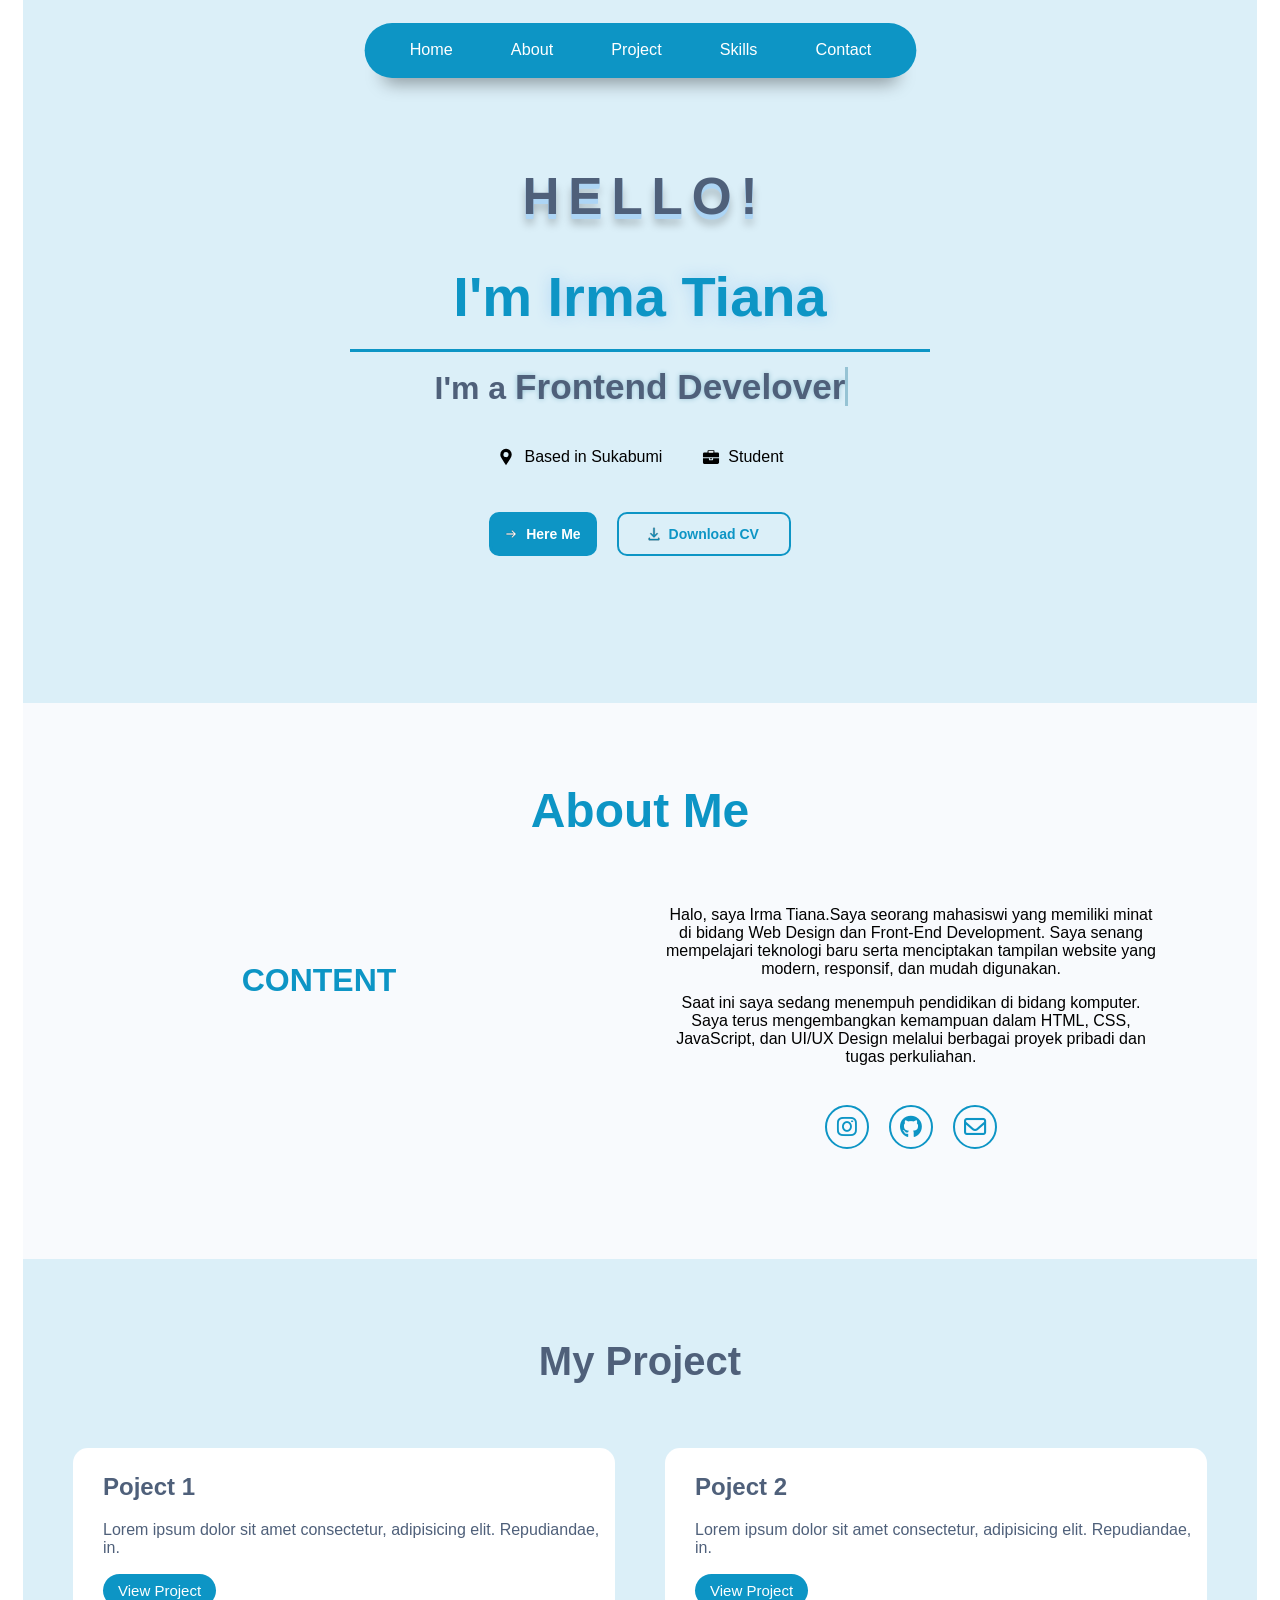
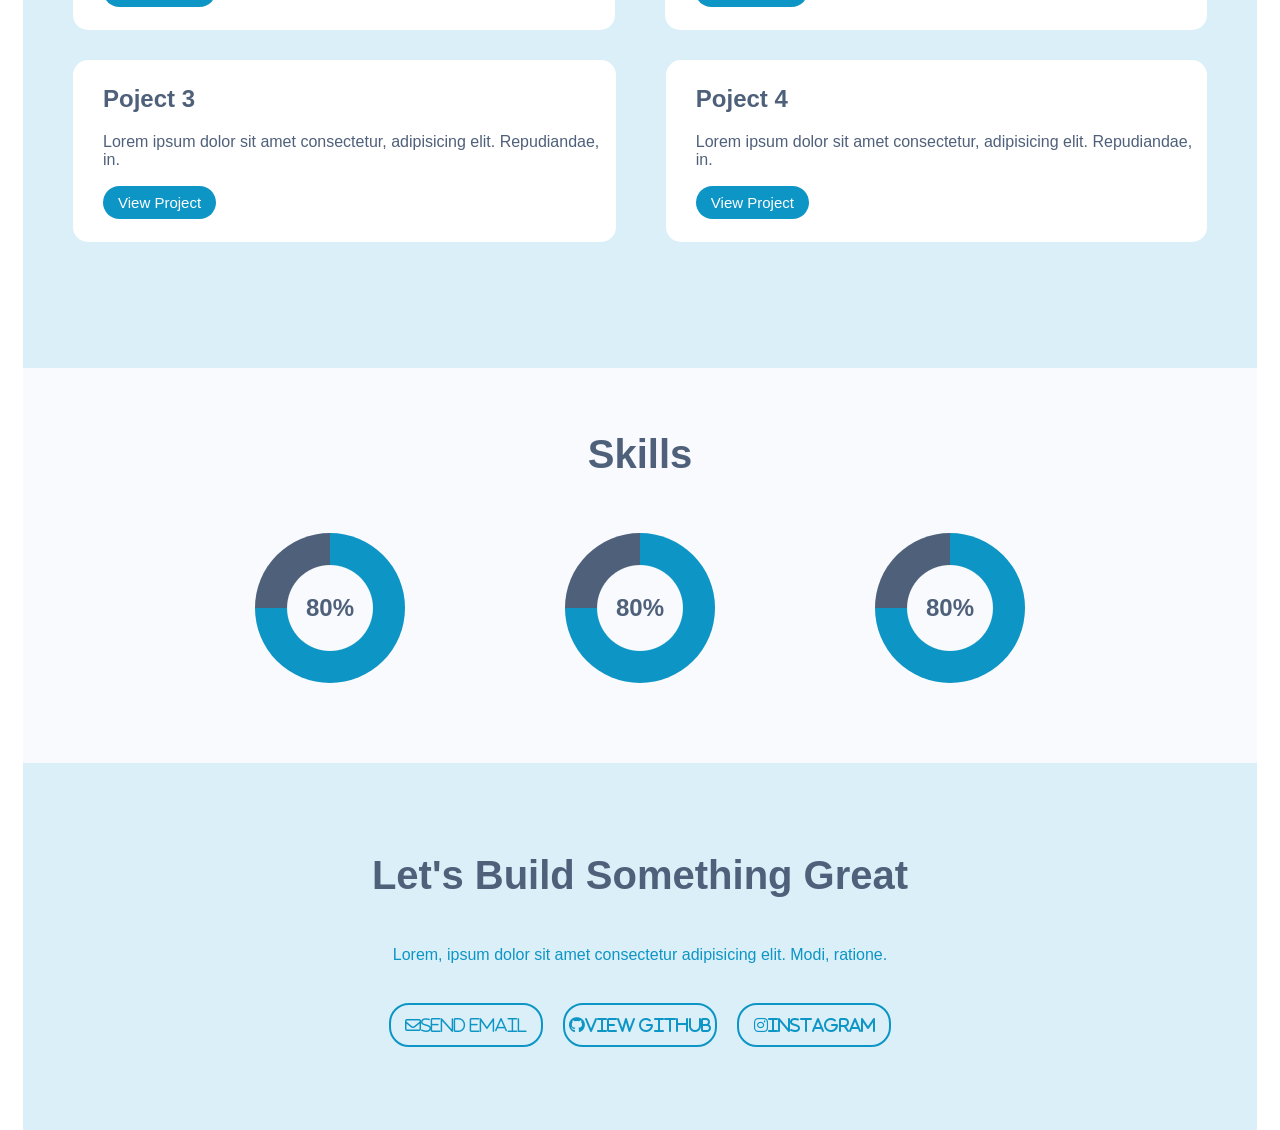
==== commit 7f1330e7: "commit" ====
--- a/index.html
+++ b/index.html
@@ -83,7 +83,7 @@
             <div class="social">
                 <a href="https://www.instagram.com/irmtyan/"><i class="fa-brands fa-instagram"></i></a>
                 <a href="https://github.com/Irmtyan"><i class="fa-brands fa-github"></i></a>
-                <a href="#"><i class="fa-solid fa-at"></i></a>
+                <a href="#"><i class="fa-regular fa-envelope"></i></a>
             </div>
             </div>
         </div>
@@ -148,8 +148,16 @@
 
     <div class="bg-contact">
         <div>
-        <h1 class="contact-title">Contact</h1>
-            <p class="pC">Lorem ipsum dolor sit, amet consectetur adipisicing elit. Architecto, praesentium? Vel iure aliquam temporibus esse hic veritatis cupiditate quia, libero magni ducimus dicta a blanditiis molestiae omnis animi debitis optio eius odio. Minima non aliquid laboriosam nostrum, quis autem, labore enim beatae exercitationem adipisci repellat sit sint dignissimos dicta? Autem obcaecati maxime aliquam alias aspernatur fuga nesciunt aperiam facere repellendus ratione labore, quae doloremque atque deleniti temporibus officia quam accusamus minus delectus molestiae? Laborum placeat animi accusantium laudantium ea sunt aspernatur! Expedita, deserunt qui impedit doloribus autem consectetur dignissimos totam quis dolorem in. Temporibus amet aut mollitia eos deserunt iusto provident ea voluptatum asperiores dignissimos ipsum qui voluptate incidunt neque fugiat, placeat ratione. Sequi, dolorem autem? Minima nostrum tenetur sequi consequuntur nesciunt, ipsa voluptatibus! Natus maxime quidem tempore doloremque voluptatum harum atque saepe omnis deserunt commodi ipsam accusantium consequatur nobis, libero sapiente unde enim magnam est asperiores corrupti cumque facere delectus. Praesentium optio exercitationem et odit necessitatibus veritatis tempora, cumque iure? Inventore sequi, iure illum repellendus, dolores et, accusantium ut nemo excepturi earum at rerum labore eveniet ab cum repellat incidunt animi dicta quod libero porro neque accusamus illo. Qui ullam tenetur facilis numquam nemo totam assumenda nisi repellendus, eos architecto voluptatibus illum, dolorum ea rem aliquid alias deleniti odio esse blanditiis beatae delectus sequi cumque! Asperiores enim ipsam neque nostrum, rerum odit nemo voluptas ea et fuga porro sequi, nam quaerat architecto. Explicabo maxime enim perferendis deserunt aspernatur sit voluptatibus odio dolor quasi, error qui exercitationem quo quibusdam eligendi.</p>
+        <h1 class="contact-title">Let's Build Something Great</h1>
+            <p class="pC">Lorem, ipsum dolor sit amet consectetur adipisicing elit. Modi, ratione.</p>
+        </div>
+        <div class="social-contact">
+            <div class="social-c">
+                <a href="#"><i class="fa-regular fa-envelope">Send Email</i></a>
+                <a href="https://github.com/Irmtyan"><i class="fa-brands fa-github">View GitHub</i></a>
+                <a href="https://www.instagram.com/irmtyan/"><i class="fa-brands fa-instagram">Instagram</i></a>
+            </div>
+            </div>
         </div>
     </div>
     
--- a/css/contact.css
+++ b/css/contact.css
@@ -7,12 +7,42 @@
     color: var(--title);
     text-align: center;
     padding-top: 4rem;
-    margin-bottom: 4rem;
+    margin-bottom: 3rem;
 }
 
 .pC {
-    padding: 0 55px;
     justify-content: baseline;
     text-align: justify;
+    text-align: center;
+    padding: 0 55px;
+}
+
+.social-contact {
+    display: flex;
+    justify-content: center;
+    align-items: center;
+    padding-top: 20px;
     padding-bottom: 5rem;
 }
+
+.social-c i{
+    display: inline-flex;
+    justify-content: center;
+    align-items: center;
+    width:  150px;
+    height: 40px;
+    background: transparent;
+    border: 2.6px solid #0D95C5;
+    border-radius: 20px;
+    color: var(--primary-color);
+    margin: 3px 8px;
+    font-size: 1rem;
+    transition: 0.2s linear;
+}
+
+.social-c i:hover{
+    scale: 1.1;
+    color: white;
+    background-color: var(--primary-color);
+    filter: drop-shadow(0 0 5px #0D95C5);
+}
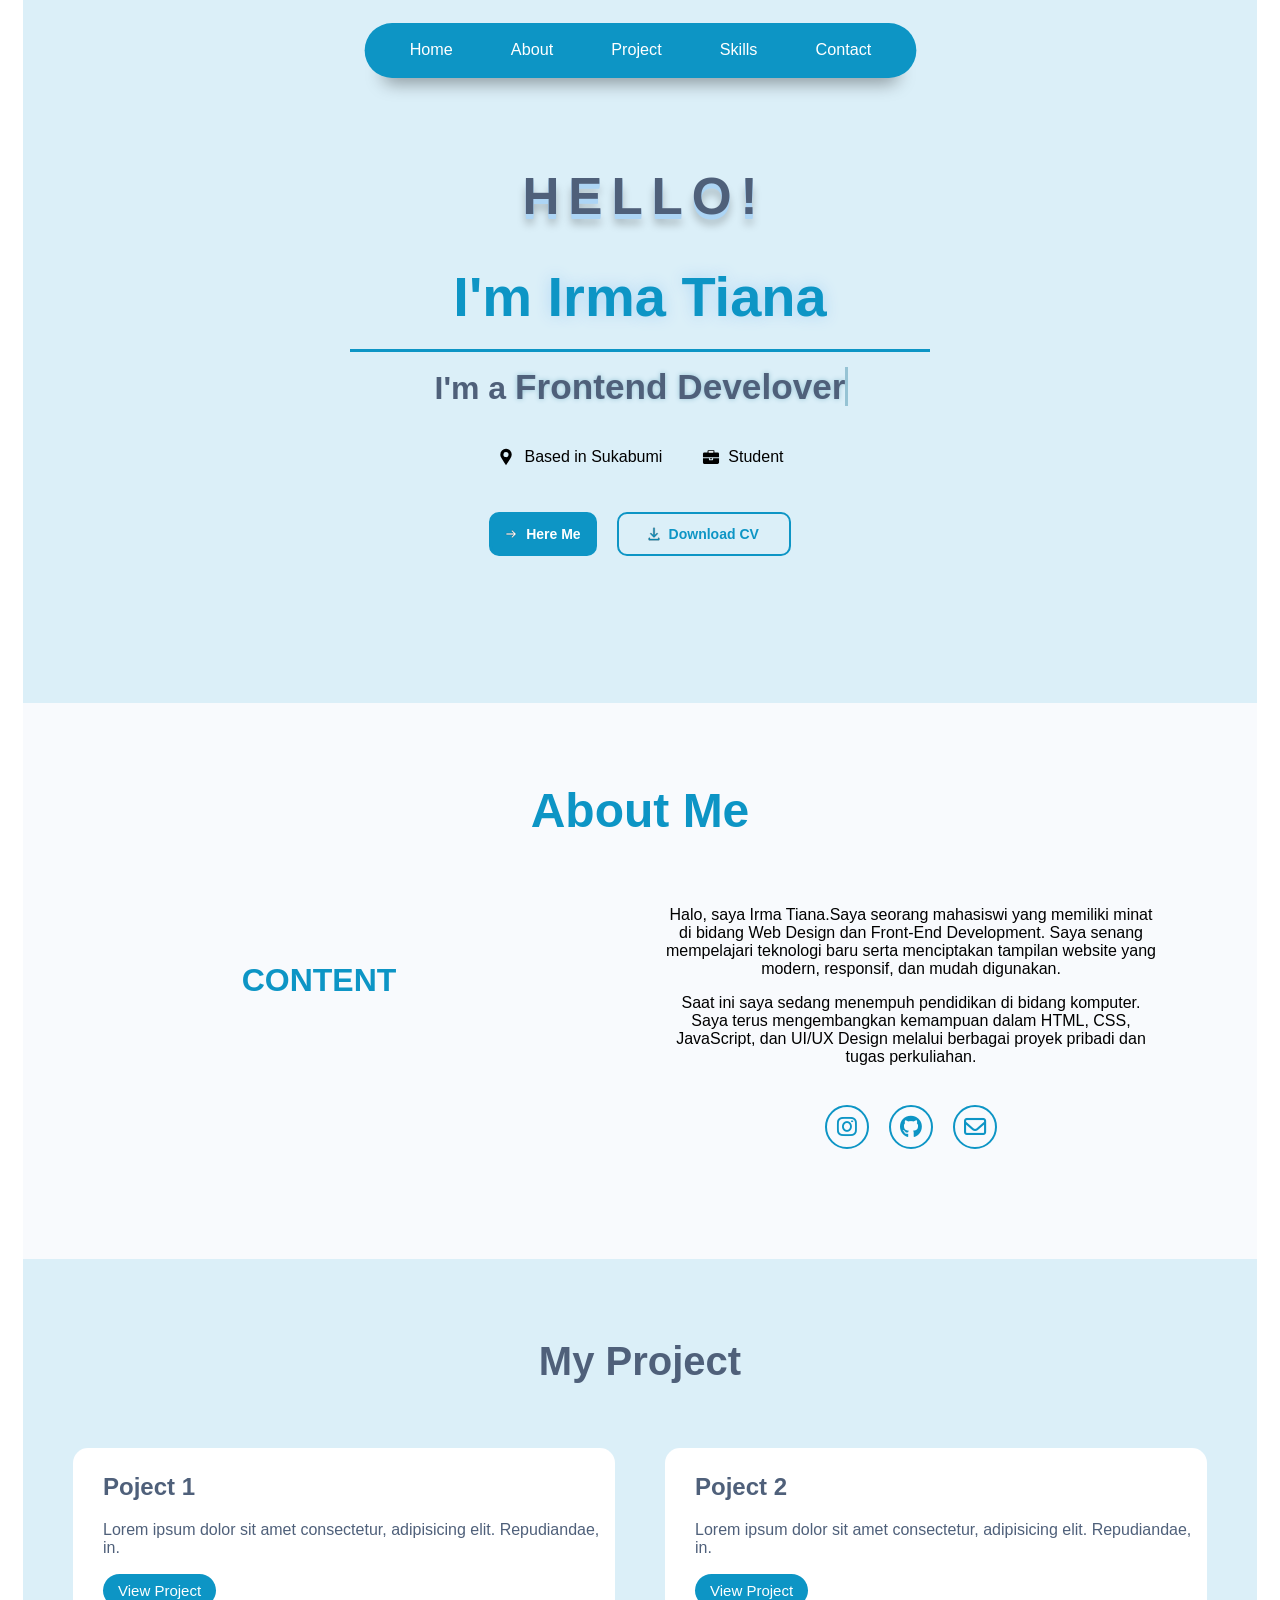
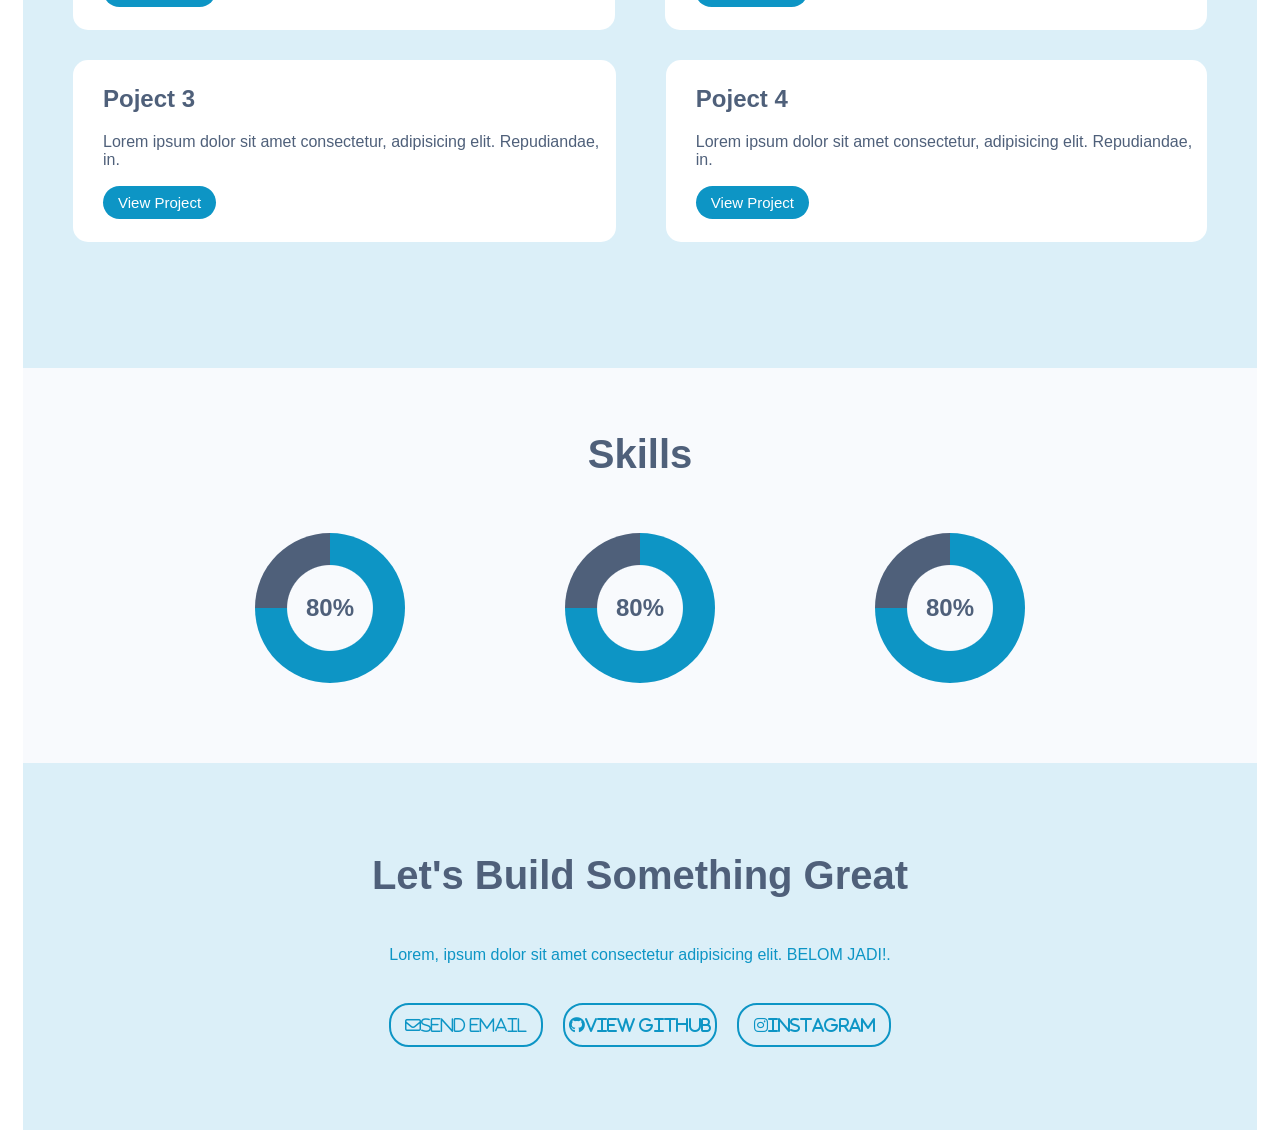
==== commit 60d2d7ef: "commit" ====
--- a/index.html
+++ b/index.html
@@ -149,7 +149,7 @@
     <div class="bg-contact">
         <div>
         <h1 class="contact-title">Let's Build Something Great</h1>
-            <p class="pC">Lorem, ipsum dolor sit amet consectetur adipisicing elit. Modi, ratione.</p>
+            <p class="pC">Lorem, ipsum dolor sit amet consectetur adipisicing elit. BELOM JADI!.</p>
         </div>
         <div class="social-contact">
             <div class="social-c">
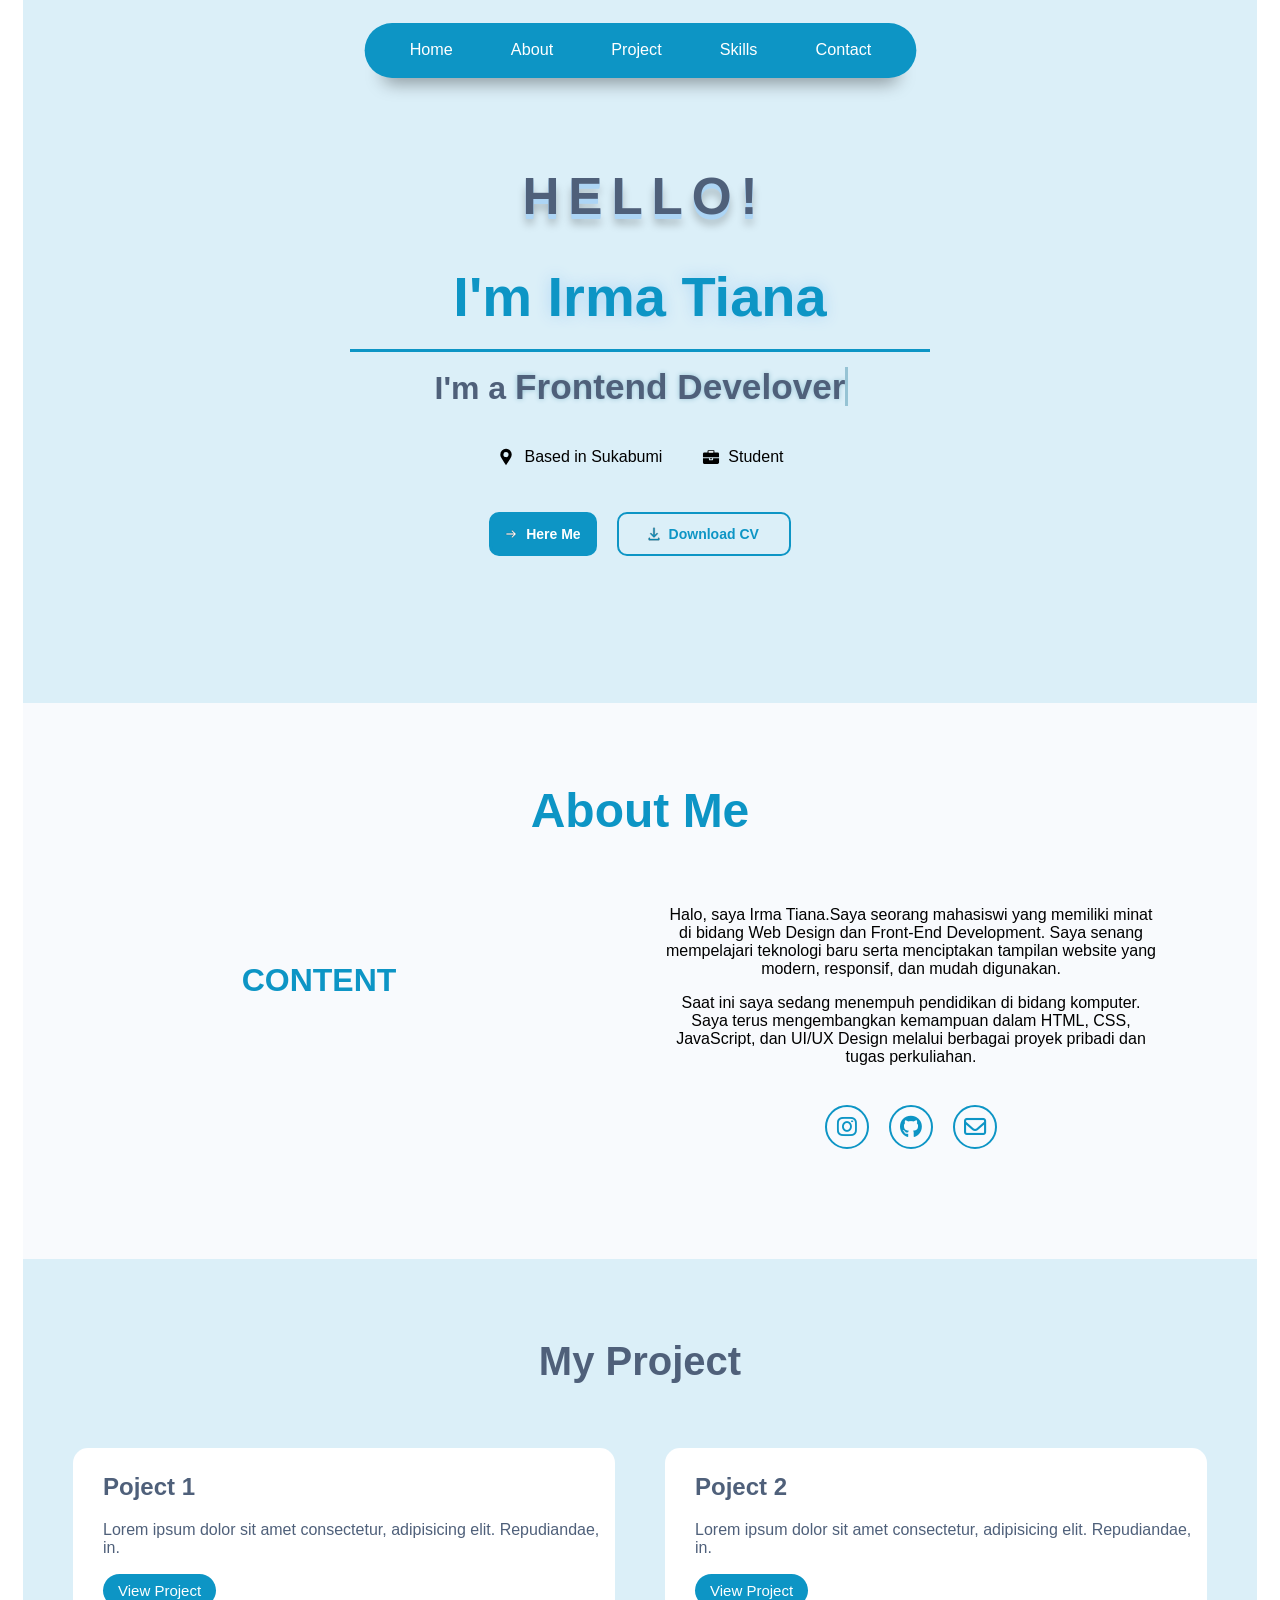
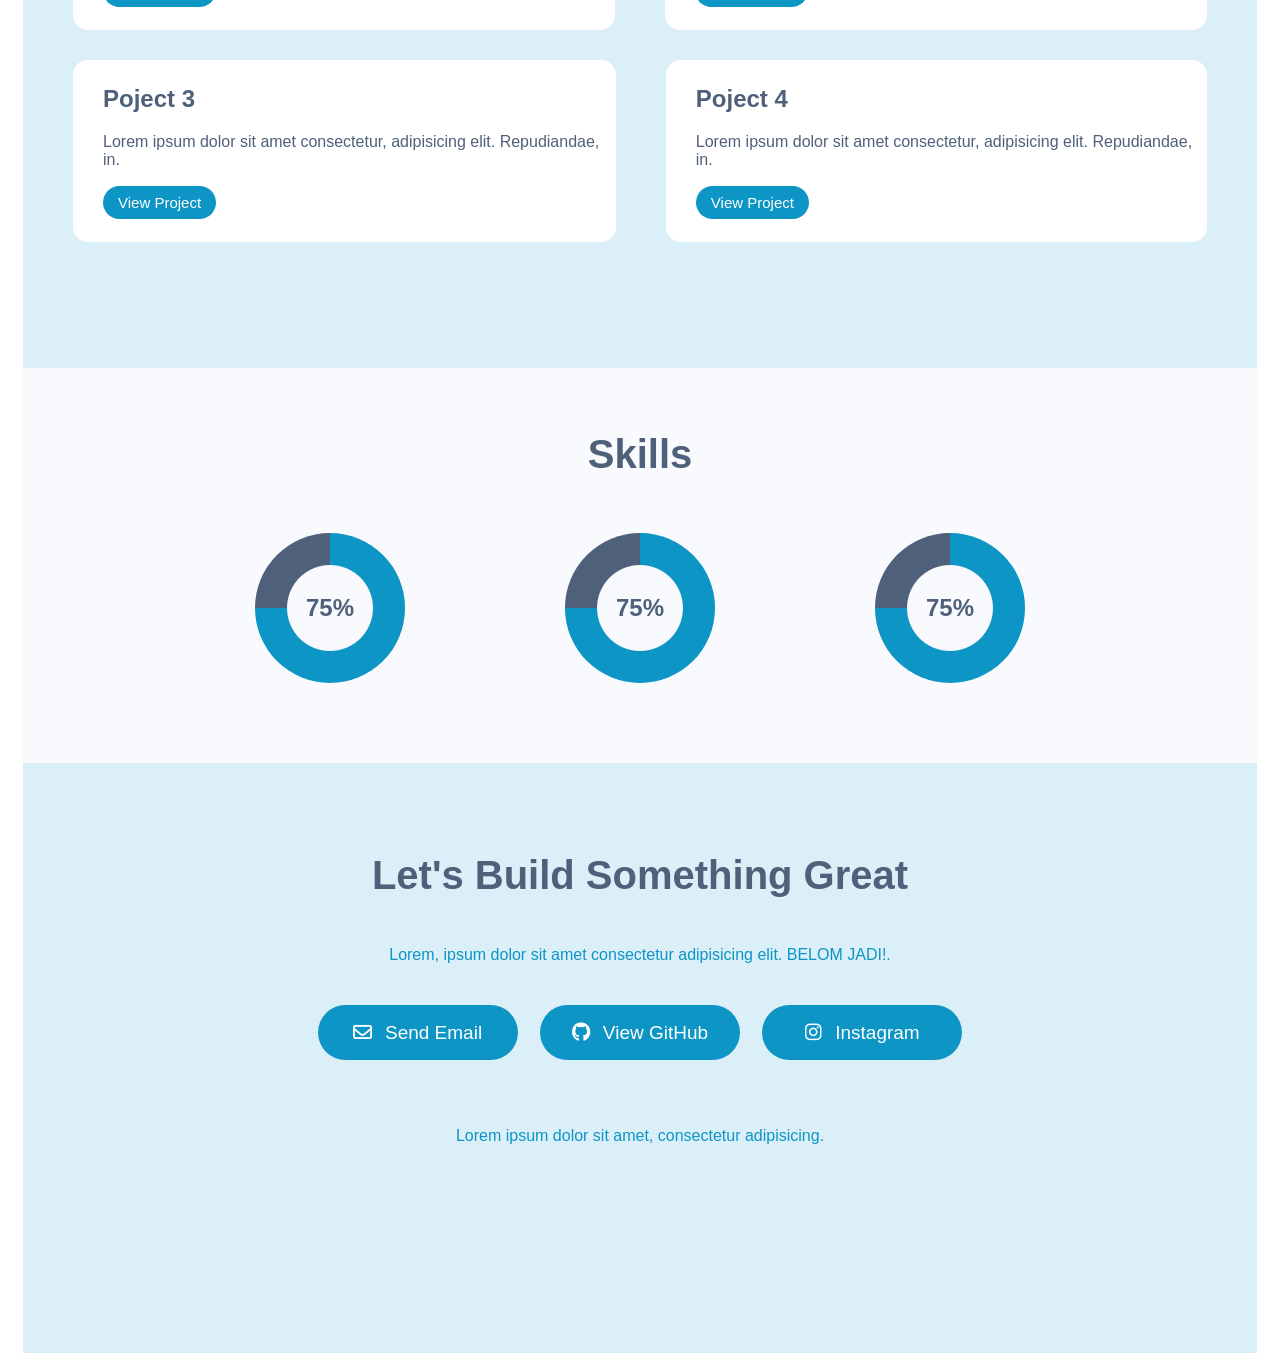
==== commit ae26de8c: "commit" ====
--- a/index.html
+++ b/index.html
@@ -135,11 +135,11 @@
         
         <div class="card-skill">
             <div class="skill-1">
-                <span>80%</span>
+                <span>75%</span>
             </div><div class="skill-2">
-                <span>80%</span>
+                <span>75%</span>
             </div><div class="skill-3">
-                <span>80%</span>
+                <span>75%</span>
             </div>
         </div>
     </div>
@@ -153,11 +153,15 @@
         </div>
         <div class="social-contact">
             <div class="social-c">
-                <a href="#"><i class="fa-regular fa-envelope">Send Email</i></a>
-                <a href="https://github.com/Irmtyan"><i class="fa-brands fa-github">View GitHub</i></a>
-                <a href="https://www.instagram.com/irmtyan/"><i class="fa-brands fa-instagram">Instagram</i></a>
+                <a href="#"><i class="fa-regular fa-envelope"></i>Send Email</a>
+                <a href="https://github.com/Irmtyan"><i class="fa-brands fa-github"></i>View GitHub</a>
+                <a href="https://www.instagram.com/irmtyan/"><i class="fa-brands fa-instagram"></i>Instagram</a>
             </div>
+                <!-- <div class="here-me">
+                    <a class="link-here" href=""></a>
+                </div> -->
             </div>
+            <p class="pC-1">Lorem ipsum dolor sit amet, consectetur adipisicing.</p>
         </div>
     </div>
     
--- a/css/contact.css
+++ b/css/contact.css
@@ -21,28 +21,39 @@
     display: flex;
     justify-content: center;
     align-items: center;
-    padding-top: 20px;
-    padding-bottom: 5rem;
+    padding-top: 22px;
+    padding-bottom: 3rem;
 }
 
-.social-c i{
+.social-c a {
     display: inline-flex;
     justify-content: center;
     align-items: center;
-    width:  150px;
-    height: 40px;
-    background: transparent;
-    border: 2.6px solid #0D95C5;
-    border-radius: 20px;
-    color: var(--primary-color);
-    margin: 3px 8px;
-    font-size: 1rem;
+    gap: 13px;
+
+    width:  200px;
+    height: 55px;
+
+    border: 2.5px ;
+    border-radius: 30px;
+    background: var(--primary-color);
+    color: white;
+    margin: 3px 9px;
+    font-size: 19px;
+    text-decoration: none;
     transition: 0.2s linear;
 }
 
-.social-c i:hover{
-    scale: 1.1;
-    color: white;
-    background-color: var(--primary-color);
+.social-c a:hover{
+    scale: 1.03;
+    color: #0D95C5;
+    background-color: white;
     filter: drop-shadow(0 0 5px #0D95C5);
+}
+
+.pC-1 {
+    justify-content: baseline;
+    text-align: justify;
+    text-align: center;
+    padding-bottom: 13rem;
 }
